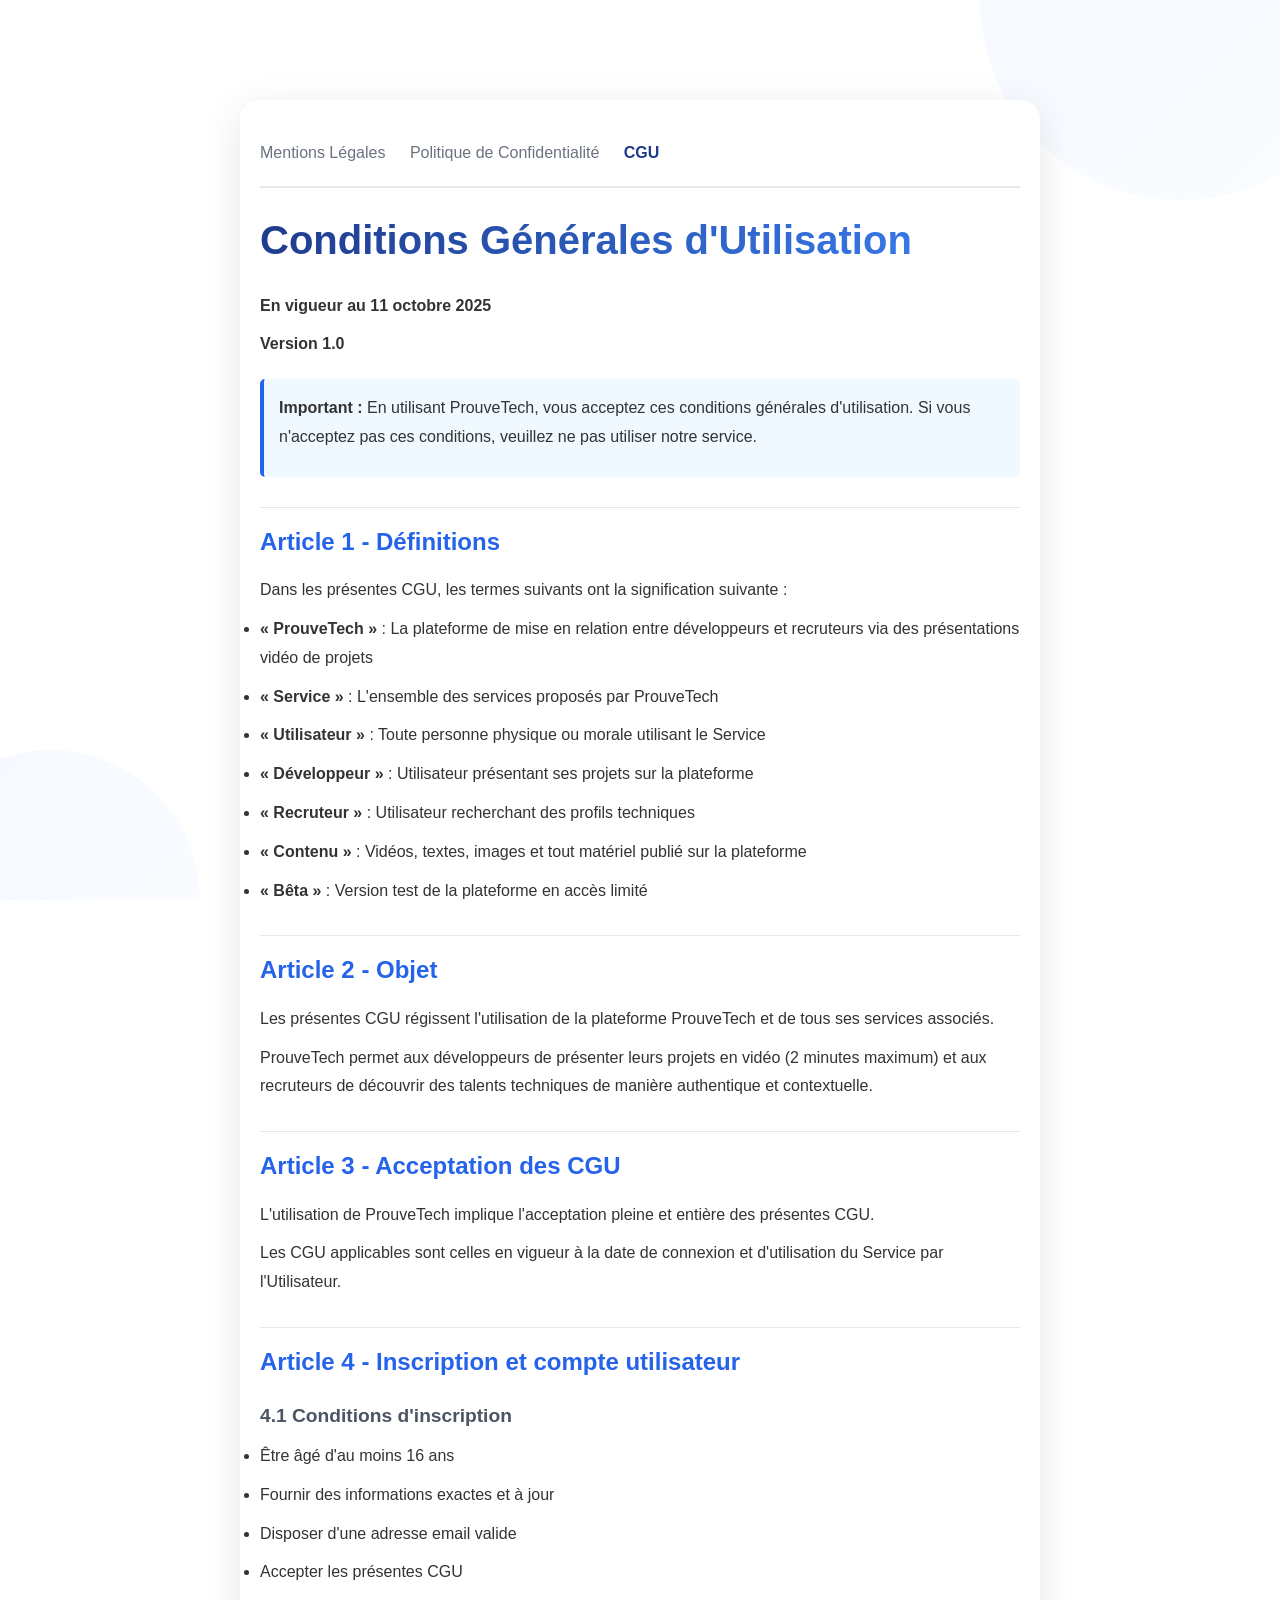
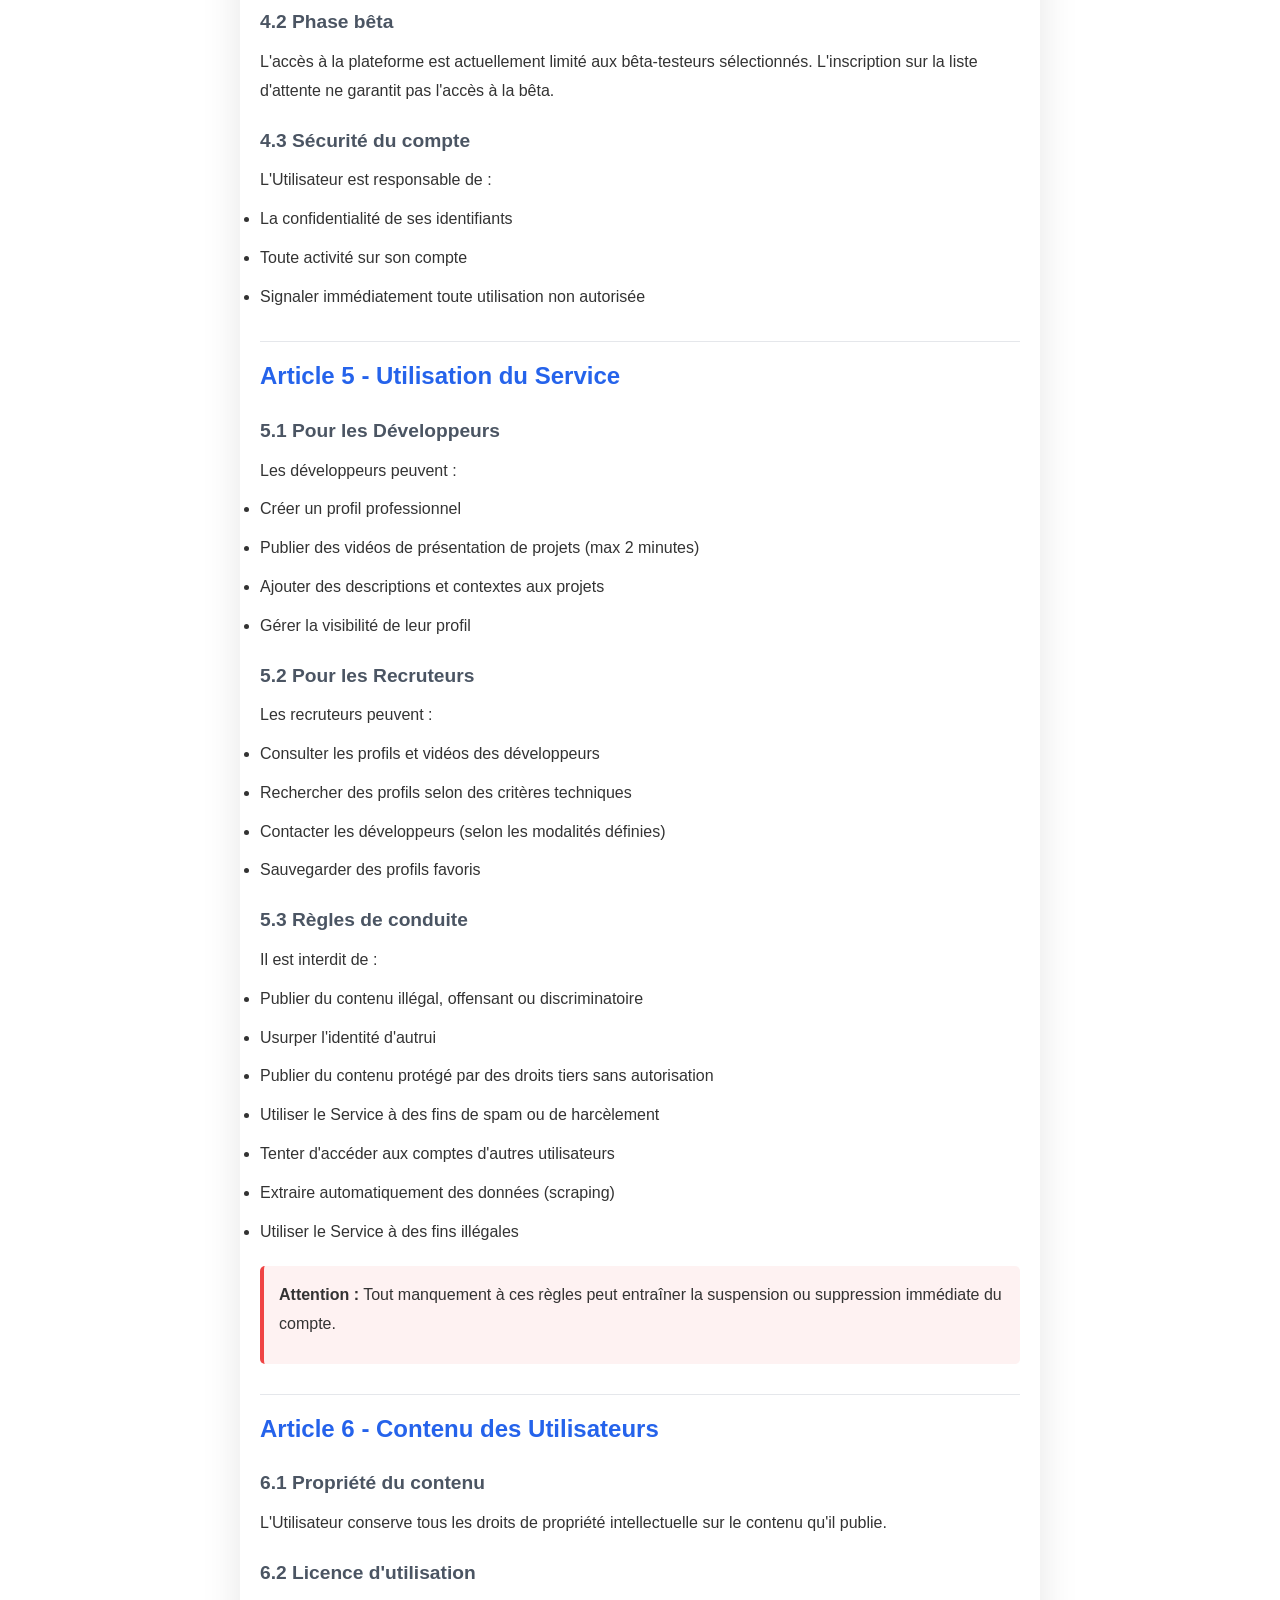
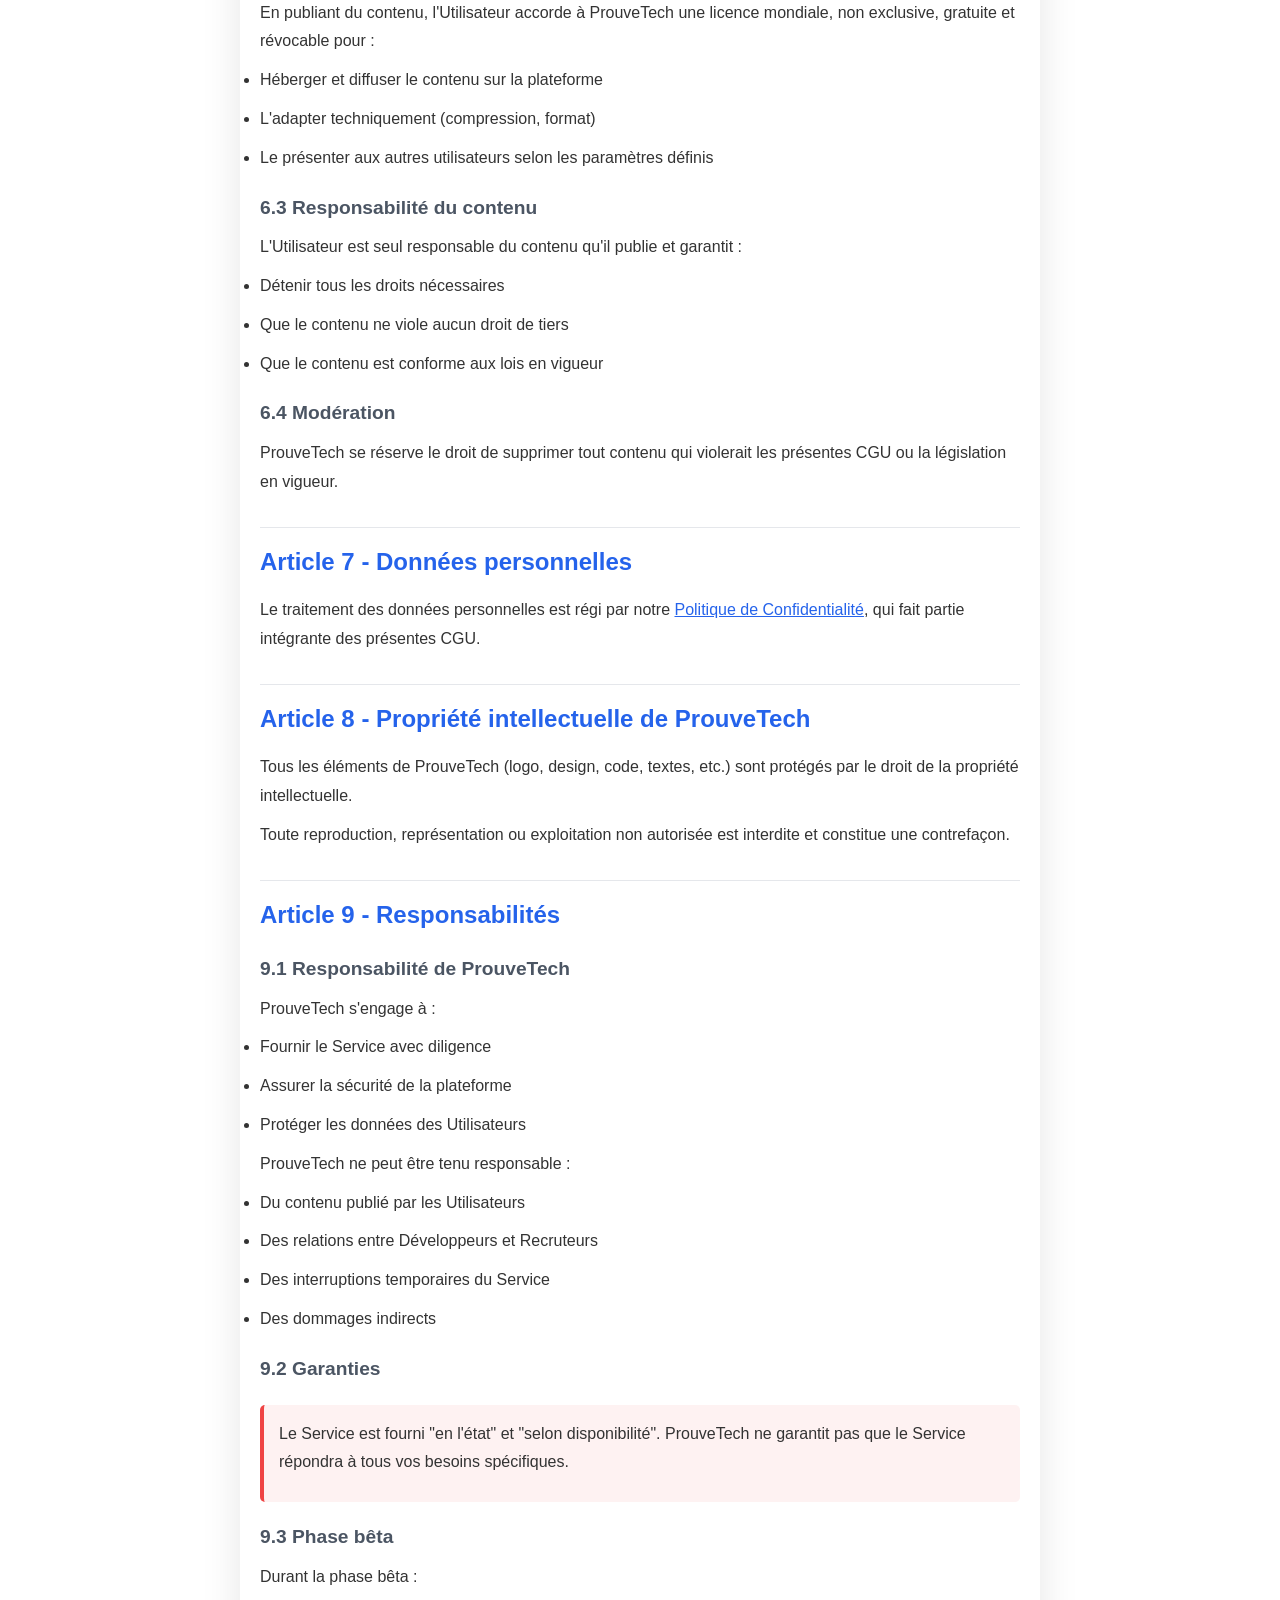
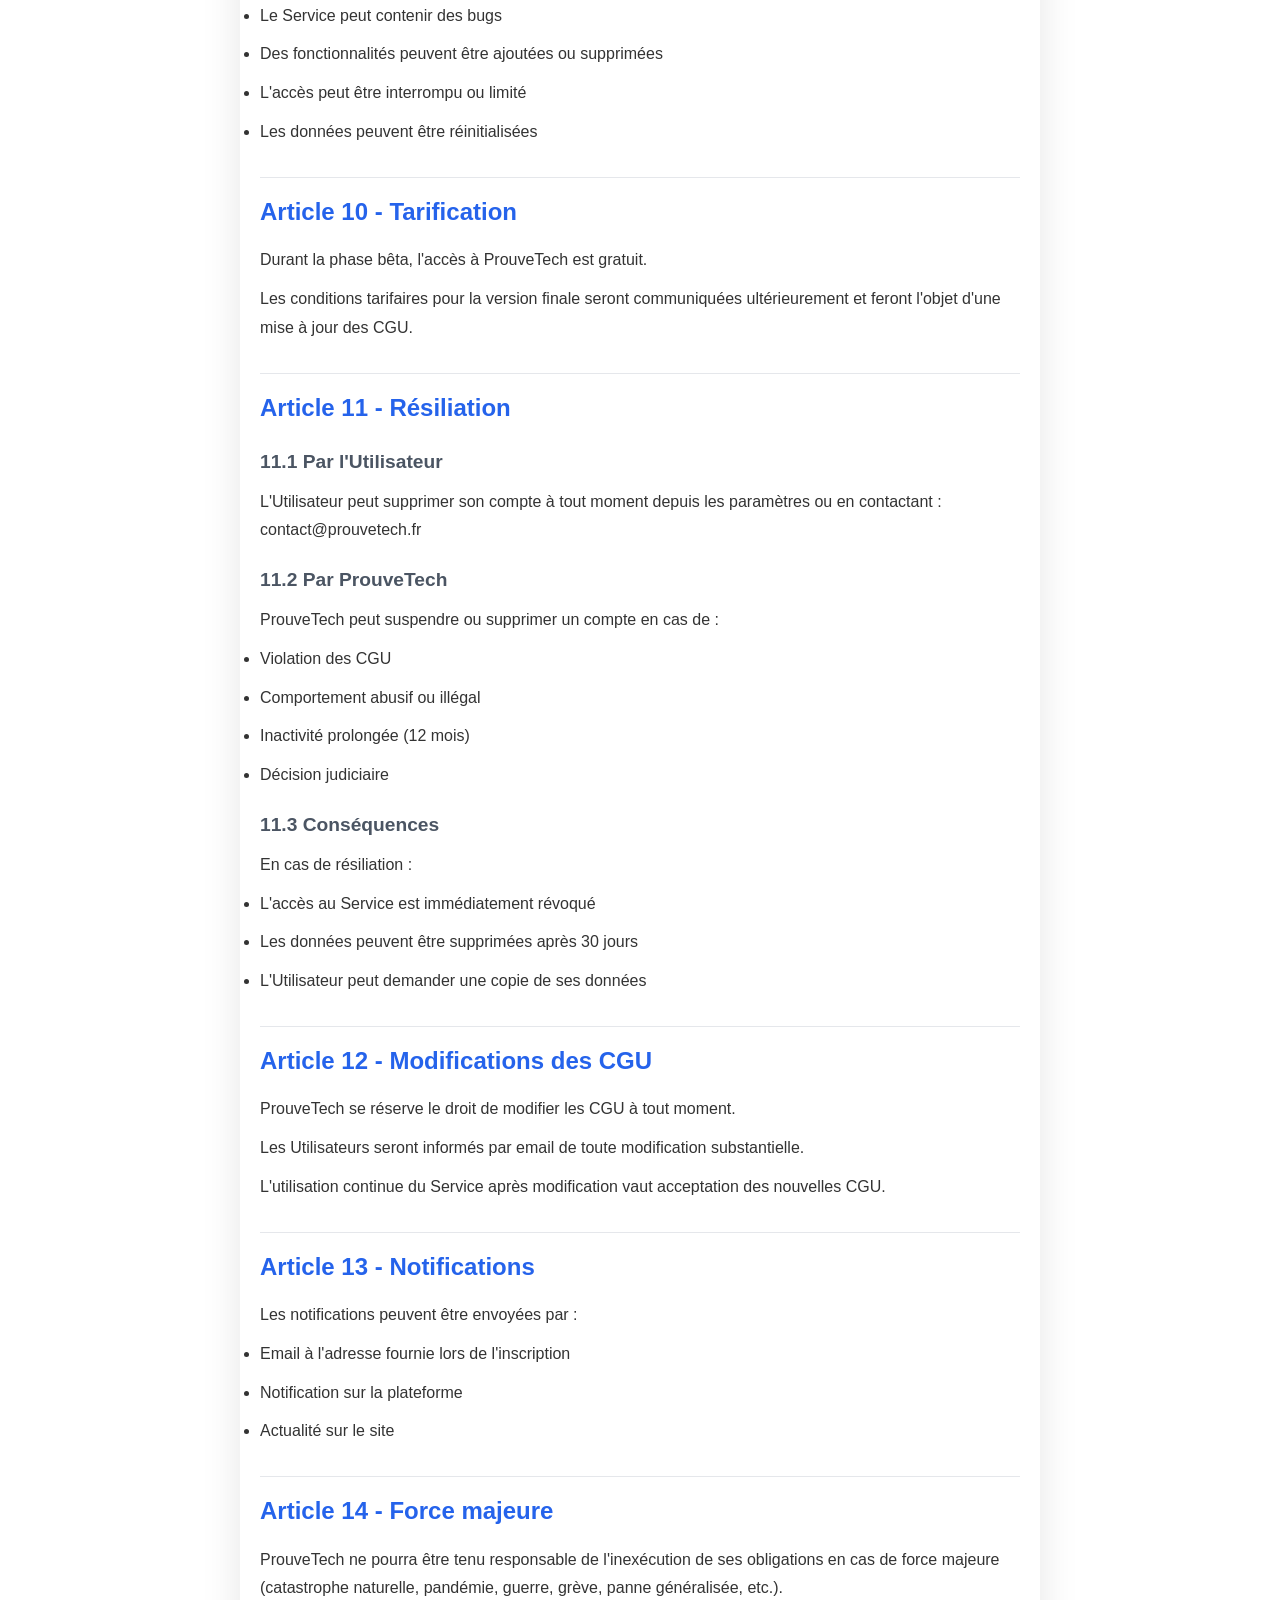
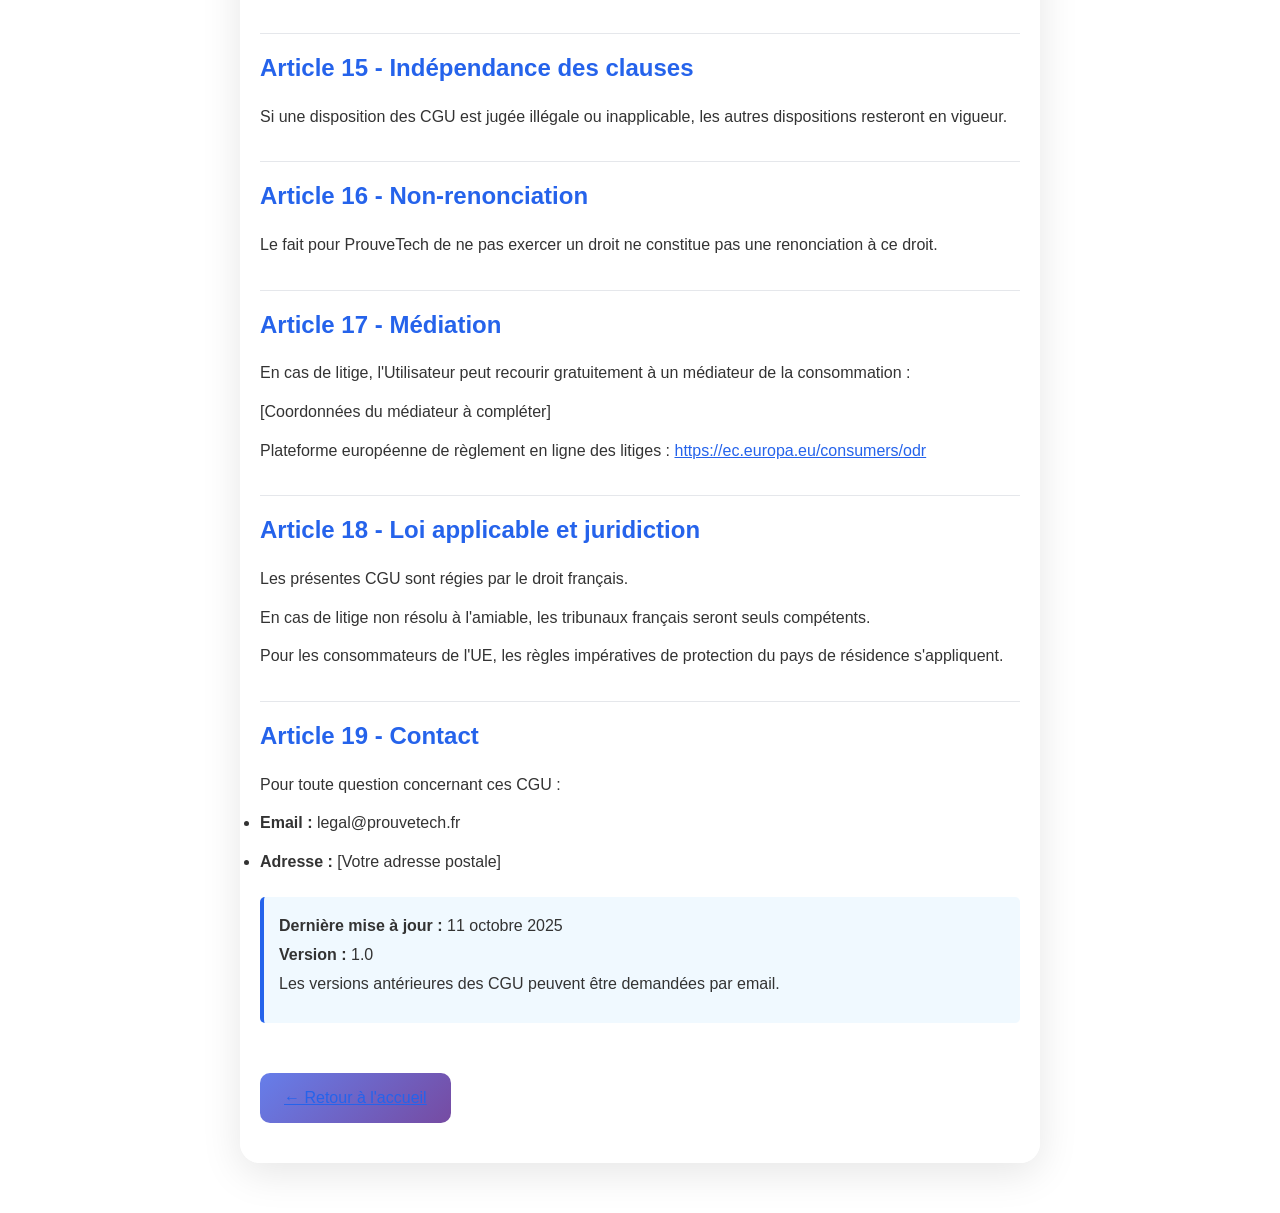
==== legal/cgu.html @ 4b8d7065 "landing page" ====
<!DOCTYPE html>
<html lang="fr">
<head>
    <meta charset="UTF-8">
    <meta name="viewport" content="width=device-width, initial-scale=1.0">
    <title>Conditions Générales d'Utilisation - ProuveTech</title>
    <meta name="description" content="Conditions générales d'utilisation de la plateforme ProuveTech">
    <link rel="icon" type="image/png" href="/images/logo.png">
    <link rel="stylesheet" href="/css/style.min.css">
    <style>
        .legal-container {
            max-width: 800px;
            margin: 100px auto 50px;
            padding: 40px 20px;
            background: rgba(255, 255, 255, 0.95);
            border-radius: 20px;
            box-shadow: 0 10px 40px rgba(0,0,0,0.1);
        }
        .legal-container h1 {
            color: #1e3a8a;
            margin-bottom: 30px;
            font-size: 2.5rem;
        }
        .legal-container h2 {
            color: #2563eb;
            margin-top: 30px;
            margin-bottom: 15px;
            font-size: 1.5rem;
            padding-top: 15px;
            border-top: 1px solid #e5e7eb;
        }
        .legal-container h3 {
            color: #4b5563;
            margin-top: 20px;
            margin-bottom: 10px;
            font-size: 1.2rem;
        }
        .legal-container p, .legal-container li {
            line-height: 1.8;
            color: #333;
            margin-bottom: 10px;
        }
        .legal-container a {
            color: #2563eb;
            text-decoration: underline;
        }
        .legal-nav {
            margin-bottom: 30px;
            padding-bottom: 20px;
            border-bottom: 2px solid #e5e7eb;
        }
        .legal-nav a {
            margin-right: 20px;
            color: #6b7280;
            text-decoration: none;
            transition: color 0.3s;
        }
        .legal-nav a:hover {
            color: #2563eb;
        }
        .legal-nav a.active {
            color: #1e3a8a;
            font-weight: bold;
        }
        .warning-box {
            background: #fef2f2;
            border-left: 4px solid #ef4444;
            padding: 15px;
            margin: 20px 0;
            border-radius: 5px;
        }
        .info-box {
            background: #f0f9ff;
            border-left: 4px solid #2563eb;
            padding: 15px;
            margin: 20px 0;
            border-radius: 5px;
        }
        .back-home {
            display: inline-block;
            margin-top: 30px;
            padding: 12px 24px;
            background: linear-gradient(135deg, #667eea 0%, #764ba2 100%);
            color: white;
            text-decoration: none;
            border-radius: 10px;
            transition: transform 0.3s;
        }
        .back-home:hover {
            transform: translateY(-2px);
        }
        .article-number {
            font-weight: bold;
            color: #1e3a8a;
        }
    </style>
</head>
<body>
    <div class="dynamic-bg">
        <div class="floating-shape shape1"></div>
        <div class="floating-shape shape2"></div>
    </div>

    <div class="legal-container">
        <div class="legal-nav">
            <a href="/legal/mentions-legales.html">Mentions Légales</a>
            <a href="/legal/politique-confidentialite.html">Politique de Confidentialité</a>
            <a href="/legal/cgu.html" class="active">CGU</a>
        </div>

        <h1>Conditions Générales d'Utilisation</h1>
        
        <p><strong>En vigueur au 11 octobre 2025</strong></p>
        <p><strong>Version 1.0</strong></p>

        <div class="info-box">
            <p><strong>Important :</strong> En utilisant ProuveTech, vous acceptez ces conditions générales d'utilisation. Si vous n'acceptez pas ces conditions, veuillez ne pas utiliser notre service.</p>
        </div>

        <h2>Article 1 - Définitions</h2>
        <p>Dans les présentes CGU, les termes suivants ont la signification suivante :</p>
        <ul>
            <li><strong>« ProuveTech »</strong> : La plateforme de mise en relation entre développeurs et recruteurs via des présentations vidéo de projets</li>
            <li><strong>« Service »</strong> : L'ensemble des services proposés par ProuveTech</li>
            <li><strong>« Utilisateur »</strong> : Toute personne physique ou morale utilisant le Service</li>
            <li><strong>« Développeur »</strong> : Utilisateur présentant ses projets sur la plateforme</li>
            <li><strong>« Recruteur »</strong> : Utilisateur recherchant des profils techniques</li>
            <li><strong>« Contenu »</strong> : Vidéos, textes, images et tout matériel publié sur la plateforme</li>
            <li><strong>« Bêta »</strong> : Version test de la plateforme en accès limité</li>
        </ul>

        <h2>Article 2 - Objet</h2>
        <p>Les présentes CGU régissent l'utilisation de la plateforme ProuveTech et de tous ses services associés.</p>
        <p>ProuveTech permet aux développeurs de présenter leurs projets en vidéo (2 minutes maximum) et aux recruteurs de découvrir des talents techniques de manière authentique et contextuelle.</p>

        <h2>Article 3 - Acceptation des CGU</h2>
        <p>L'utilisation de ProuveTech implique l'acceptation pleine et entière des présentes CGU.</p>
        <p>Les CGU applicables sont celles en vigueur à la date de connexion et d'utilisation du Service par l'Utilisateur.</p>

        <h2>Article 4 - Inscription et compte utilisateur</h2>
        
        <h3>4.1 Conditions d'inscription</h3>
        <ul>
            <li>Être âgé d'au moins 16 ans</li>
            <li>Fournir des informations exactes et à jour</li>
            <li>Disposer d'une adresse email valide</li>
            <li>Accepter les présentes CGU</li>
        </ul>

        <h3>4.2 Phase bêta</h3>
        <p>L'accès à la plateforme est actuellement limité aux bêta-testeurs sélectionnés. L'inscription sur la liste d'attente ne garantit pas l'accès à la bêta.</p>

        <h3>4.3 Sécurité du compte</h3>
        <p>L'Utilisateur est responsable de :</p>
        <ul>
            <li>La confidentialité de ses identifiants</li>
            <li>Toute activité sur son compte</li>
            <li>Signaler immédiatement toute utilisation non autorisée</li>
        </ul>

        <h2>Article 5 - Utilisation du Service</h2>

        <h3>5.1 Pour les Développeurs</h3>
        <p>Les développeurs peuvent :</p>
        <ul>
            <li>Créer un profil professionnel</li>
            <li>Publier des vidéos de présentation de projets (max 2 minutes)</li>
            <li>Ajouter des descriptions et contextes aux projets</li>
            <li>Gérer la visibilité de leur profil</li>
        </ul>

        <h3>5.2 Pour les Recruteurs</h3>
        <p>Les recruteurs peuvent :</p>
        <ul>
            <li>Consulter les profils et vidéos des développeurs</li>
            <li>Rechercher des profils selon des critères techniques</li>
            <li>Contacter les développeurs (selon les modalités définies)</li>
            <li>Sauvegarder des profils favoris</li>
        </ul>

        <h3>5.3 Règles de conduite</h3>
        <p>Il est interdit de :</p>
        <ul>
            <li>Publier du contenu illégal, offensant ou discriminatoire</li>
            <li>Usurper l'identité d'autrui</li>
            <li>Publier du contenu protégé par des droits tiers sans autorisation</li>
            <li>Utiliser le Service à des fins de spam ou de harcèlement</li>
            <li>Tenter d'accéder aux comptes d'autres utilisateurs</li>
            <li>Extraire automatiquement des données (scraping)</li>
            <li>Utiliser le Service à des fins illégales</li>
        </ul>

        <div class="warning-box">
            <p><strong>Attention :</strong> Tout manquement à ces règles peut entraîner la suspension ou suppression immédiate du compte.</p>
        </div>

        <h2>Article 6 - Contenu des Utilisateurs</h2>

        <h3>6.1 Propriété du contenu</h3>
        <p>L'Utilisateur conserve tous les droits de propriété intellectuelle sur le contenu qu'il publie.</p>

        <h3>6.2 Licence d'utilisation</h3>
        <p>En publiant du contenu, l'Utilisateur accorde à ProuveTech une licence mondiale, non exclusive, gratuite et révocable pour :</p>
        <ul>
            <li>Héberger et diffuser le contenu sur la plateforme</li>
            <li>L'adapter techniquement (compression, format)</li>
            <li>Le présenter aux autres utilisateurs selon les paramètres définis</li>
        </ul>

        <h3>6.3 Responsabilité du contenu</h3>
        <p>L'Utilisateur est seul responsable du contenu qu'il publie et garantit :</p>
        <ul>
            <li>Détenir tous les droits nécessaires</li>
            <li>Que le contenu ne viole aucun droit de tiers</li>
            <li>Que le contenu est conforme aux lois en vigueur</li>
        </ul>

        <h3>6.4 Modération</h3>
        <p>ProuveTech se réserve le droit de supprimer tout contenu qui violerait les présentes CGU ou la législation en vigueur.</p>

        <h2>Article 7 - Données personnelles</h2>
        <p>Le traitement des données personnelles est régi par notre <a href="/legal/politique-confidentialite.html">Politique de Confidentialité</a>, qui fait partie intégrante des présentes CGU.</p>

        <h2>Article 8 - Propriété intellectuelle de ProuveTech</h2>
        <p>Tous les éléments de ProuveTech (logo, design, code, textes, etc.) sont protégés par le droit de la propriété intellectuelle.</p>
        <p>Toute reproduction, représentation ou exploitation non autorisée est interdite et constitue une contrefaçon.</p>

        <h2>Article 9 - Responsabilités</h2>

        <h3>9.1 Responsabilité de ProuveTech</h3>
        <p>ProuveTech s'engage à :</p>
        <ul>
            <li>Fournir le Service avec diligence</li>
            <li>Assurer la sécurité de la plateforme</li>
            <li>Protéger les données des Utilisateurs</li>
        </ul>
        
        <p>ProuveTech ne peut être tenu responsable :</p>
        <ul>
            <li>Du contenu publié par les Utilisateurs</li>
            <li>Des relations entre Développeurs et Recruteurs</li>
            <li>Des interruptions temporaires du Service</li>
            <li>Des dommages indirects</li>
        </ul>

        <h3>9.2 Garanties</h3>
        <div class="warning-box">
            <p>Le Service est fourni "en l'état" et "selon disponibilité". ProuveTech ne garantit pas que le Service répondra à tous vos besoins spécifiques.</p>
        </div>

        <h3>9.3 Phase bêta</h3>
        <p>Durant la phase bêta :</p>
        <ul>
            <li>Le Service peut contenir des bugs</li>
            <li>Des fonctionnalités peuvent être ajoutées ou supprimées</li>
            <li>L'accès peut être interrompu ou limité</li>
            <li>Les données peuvent être réinitialisées</li>
        </ul>

        <h2>Article 10 - Tarification</h2>
        <p>Durant la phase bêta, l'accès à ProuveTech est gratuit.</p>
        <p>Les conditions tarifaires pour la version finale seront communiquées ultérieurement et feront l'objet d'une mise à jour des CGU.</p>

        <h2>Article 11 - Résiliation</h2>

        <h3>11.1 Par l'Utilisateur</h3>
        <p>L'Utilisateur peut supprimer son compte à tout moment depuis les paramètres ou en contactant : contact@prouvetech.fr</p>

        <h3>11.2 Par ProuveTech</h3>
        <p>ProuveTech peut suspendre ou supprimer un compte en cas de :</p>
        <ul>
            <li>Violation des CGU</li>
            <li>Comportement abusif ou illégal</li>
            <li>Inactivité prolongée (12 mois)</li>
            <li>Décision judiciaire</li>
        </ul>

        <h3>11.3 Conséquences</h3>
        <p>En cas de résiliation :</p>
        <ul>
            <li>L'accès au Service est immédiatement révoqué</li>
            <li>Les données peuvent être supprimées après 30 jours</li>
            <li>L'Utilisateur peut demander une copie de ses données</li>
        </ul>

        <h2>Article 12 - Modifications des CGU</h2>
        <p>ProuveTech se réserve le droit de modifier les CGU à tout moment.</p>
        <p>Les Utilisateurs seront informés par email de toute modification substantielle.</p>
        <p>L'utilisation continue du Service après modification vaut acceptation des nouvelles CGU.</p>

        <h2>Article 13 - Notifications</h2>
        <p>Les notifications peuvent être envoyées par :</p>
        <ul>
            <li>Email à l'adresse fournie lors de l'inscription</li>
            <li>Notification sur la plateforme</li>
            <li>Actualité sur le site</li>
        </ul>

        <h2>Article 14 - Force majeure</h2>
        <p>ProuveTech ne pourra être tenu responsable de l'inexécution de ses obligations en cas de force majeure (catastrophe naturelle, pandémie, guerre, grève, panne généralisée, etc.).</p>

        <h2>Article 15 - Indépendance des clauses</h2>
        <p>Si une disposition des CGU est jugée illégale ou inapplicable, les autres dispositions resteront en vigueur.</p>

        <h2>Article 16 - Non-renonciation</h2>
        <p>Le fait pour ProuveTech de ne pas exercer un droit ne constitue pas une renonciation à ce droit.</p>

        <h2>Article 17 - Médiation</h2>
        <p>En cas de litige, l'Utilisateur peut recourir gratuitement à un médiateur de la consommation :</p>
        <p>[Coordonnées du médiateur à compléter]</p>
        <p>Plateforme européenne de règlement en ligne des litiges : <a href="https://ec.europa.eu/consumers/odr" target="_blank" rel="noopener">https://ec.europa.eu/consumers/odr</a></p>

        <h2>Article 18 - Loi applicable et juridiction</h2>
        <p>Les présentes CGU sont régies par le droit français.</p>
        <p>En cas de litige non résolu à l'amiable, les tribunaux français seront seuls compétents.</p>
        <p>Pour les consommateurs de l'UE, les règles impératives de protection du pays de résidence s'appliquent.</p>

        <h2>Article 19 - Contact</h2>
        <p>Pour toute question concernant ces CGU :</p>
        <ul>
            <li><strong>Email :</strong> legal@prouvetech.fr</li>
            <li><strong>Adresse :</strong> [Votre adresse postale]</li>
        </ul>

        <div class="info-box">
            <p><strong>Dernière mise à jour :</strong> 11 octobre 2025<br>
            <strong>Version :</strong> 1.0<br>
            Les versions antérieures des CGU peuvent être demandées par email.</p>
        </div>

        <a href="/" class="back-home">← Retour à l'accueil</a>
    </div>
</body>
</html>
---- css/style.min.css ----
/* ProuveTech CSS - Version optimisée */
* {
    margin: 0;
    padding: 0;
    box-sizing: border-box;
}

:root {
    --primary-blue: #1e3a8a;
    --secondary-blue: #3b82f6;
    --light-blue: #93c5fd;
    --text-gray: #64748b;
    --bg-light: #f0f9ff;
    --white: #ffffff;
    --error: #ef4444;
    --success: #10b981;
}

body {
    font-family: -apple-system, BlinkMacSystemFont, 'Segoe UI', Roboto, 'Helvetica Neue', sans-serif;
    background: var(--white);
    color: var(--primary-blue);
    overflow-x: hidden;
    position: relative;
    line-height: 1.6;
}

/* Fond animé dynamique */
.dynamic-bg {
    position: fixed;
    top: 0;
    left: 0;
    width: 100%;
    height: 100%;
    z-index: -1;
    overflow: hidden;
    pointer-events: none;
}

.floating-shape {
    position: absolute;
    border-radius: 50%;
    background: linear-gradient(135deg, rgba(59, 130, 246, 0.05), rgba(147, 197, 253, 0.05));
    animation: float 20s infinite ease-in-out;
    will-change: transform;
}

.shape1 {
    width: 400px;
    height: 400px;
    top: -200px;
    right: -100px;
    animation-duration: 25s;
}

.shape2 {
    width: 300px;
    height: 300px;
    bottom: -150px;
    left: -100px;
    animation-duration: 30s;
    animation-delay: 5s;
}

.shape3 {
    width: 250px;
    height: 250px;
    top: 50%;
    left: 50%;
    animation-duration: 35s;
    animation-delay: 10s;
}

@keyframes float {
    0%, 100% { transform: translate(0, 0) rotate(0deg) scale(1); }
    25% { transform: translate(100px, -100px) rotate(90deg) scale(1.1); }
    50% { transform: translate(-100px, 100px) rotate(180deg) scale(0.9); }
    75% { transform: translate(50px, 50px) rotate(270deg) scale(1.05); }
}

/* Navigation */
nav {
    position: fixed;
    top: 0;
    width: 100%;
    background: rgba(255, 255, 255, 0.95);
    backdrop-filter: blur(10px);
    -webkit-backdrop-filter: blur(10px);
    padding: 20px 40px;
    z-index: 1000;
    box-shadow: 0 2px 20px rgba(30, 58, 138, 0.05);
    animation: slideDown 0.5s ease-out;
}

@keyframes slideDown {
    from { transform: translateY(-100%); }
    to { transform: translateY(0); }
}

.nav-container {
    max-width: 1200px;
    margin: 0 auto;
    display: flex;
    justify-content: space-between;
    align-items: center;
}

.logo {
    display: flex;
    align-items: center;
    height: 40px;
}

.logo-img {
    height: 40px;
    width: auto;
    object-fit: contain;
    transition: transform 0.3s ease;
    cursor: pointer;
}

.logo-img:hover {
    transform: scale(1.05);
}

.cta-nav {
    background: linear-gradient(135deg, var(--secondary-blue), var(--primary-blue));
    color: var(--white);
    padding: 12px 30px;
    border-radius: 50px;
    text-decoration: none;
    font-weight: 600;
    transition: all 0.3s ease;
    box-shadow: 0 4px 15px rgba(59, 130, 246, 0.3);
}

.cta-nav:hover {
    transform: translateY(-2px);
    box-shadow: 0 6px 25px rgba(59, 130, 246, 0.4);
}

/* Hero Section */
.hero {
    min-height: 100vh;
    display: flex;
    align-items: center;
    justify-content: center;
    padding: 120px 40px 80px;
    position: relative;
}

.hero-content {
    max-width: 1200px;
    text-align: center;
    animation: fadeInUp 1s ease-out;
}

@keyframes fadeInUp {
    from {
        opacity: 0;
        transform: translateY(30px);
    }
    to {
        opacity: 1;
        transform: translateY(0);
    }
}

.badge {
    display: inline-block;
    background: linear-gradient(135deg, rgba(59, 130, 246, 0.1), rgba(147, 197, 253, 0.1));
    color: var(--primary-blue);
    padding: 8px 20px;
    border-radius: 50px;
    font-size: 14px;
    font-weight: 600;
    margin-bottom: 30px;
    animation: slideIn 0.5s ease-out;
    border: 1px solid rgba(59, 130, 246, 0.2);
}

@keyframes slideIn {
    from { transform: translateX(-50px); opacity: 0; }
    to { transform: translateX(0); opacity: 1; }
}

h1 {
    font-size: clamp(2rem, 5vw, 3.5rem);
    font-weight: 800;
    line-height: 1.1;
    margin-bottom: 30px;
    background: linear-gradient(135deg, var(--primary-blue), var(--secondary-blue));
    -webkit-background-clip: text;
    -webkit-text-fill-color: transparent;
    background-clip: text;
    animation: fadeIn 1s ease-out 0.2s both;
}

@keyframes fadeIn {
    from { opacity: 0; }
    to { opacity: 1; }
}

.subtitle {
    font-size: clamp(1.1rem, 2vw, 1.4rem);
    color: var(--text-gray);
    margin-bottom: 50px;
    max-width: 700px;
    margin-left: auto;
    margin-right: auto;
    animation: fadeIn 1s ease-out 0.4s both;
}

.cta-container {
    display: flex;
    gap: 20px;
    justify-content: center;
    flex-wrap: wrap;
    animation: fadeIn 1s ease-out 0.6s both;
}

.cta-primary {
    background: linear-gradient(135deg, var(--secondary-blue), var(--primary-blue));
    color: var(--white);
    padding: 18px 40px;
    border-radius: 50px;
    text-decoration: none;
    font-size: 18px;
    font-weight: 600;
    transition: all 0.3s ease;
    box-shadow: 0 10px 30px rgba(59, 130, 246, 0.3);
    position: relative;
    overflow: hidden;
}

.cta-primary::before {
    content: '';
    position: absolute;
    top: 0;
    left: -100%;
    width: 100%;
    height: 100%;
    background: linear-gradient(90deg, transparent, rgba(255,255,255,0.2), transparent);
    transition: left 0.5s;
}

.cta-primary:hover::before {
    left: 100%;
}

.cta-primary:hover {
    transform: translateY(-3px);
    box-shadow: 0 15px 40px rgba(59, 130, 246, 0.4);
}

.cta-secondary {
    background: var(--white);
    color: var(--primary-blue);
    padding: 18px 40px;
    border-radius: 50px;
    text-decoration: none;
    font-size: 18px;
    font-weight: 600;
    border: 2px solid var(--secondary-blue);
    transition: all 0.3s ease;
}

.cta-secondary:hover {
    background: var(--bg-light);
    transform: translateY(-3px);
    box-shadow: 0 10px 30px rgba(59, 130, 246, 0.2);
}

/* Features Grid */
.features {
    padding: 100px 40px;
    background: linear-gradient(180deg, transparent, rgba(59, 130, 246, 0.02));
}

.features-container {
    max-width: 1200px;
    margin: 0 auto;
}

.features-title {
    text-align: center;
    font-size: clamp(2rem, 4vw, 2.5rem);
    margin-bottom: 60px;
    color: var(--primary-blue);
}

.features-grid {
    display: grid;
    grid-template-columns: repeat(auto-fit, minmax(300px, 1fr));
    gap: 40px;
}

.feature-card {
    background: var(--white);
    padding: 40px;
    border-radius: 20px;
    box-shadow: 0 10px 40px rgba(30, 58, 138, 0.08);
    transition: all 0.3s ease;
    position: relative;
    overflow: hidden;
}

.feature-card::before {
    content: '';
    position: absolute;
    top: 0;
    left: 0;
    width: 100%;
    height: 4px;
    background: linear-gradient(90deg, var(--secondary-blue), var(--primary-blue));
    transform: scaleX(0);
    transition: transform 0.3s ease;
}

.feature-card:hover::before {
    transform: scaleX(1);
}

.feature-card:hover {
    transform: translateY(-10px);
    box-shadow: 0 20px 60px rgba(30, 58, 138, 0.15);
}

.feature-icon {
    font-size: 3rem;
    margin-bottom: 20px;
    display: inline-block;
    animation: bounce 2s infinite;
}

@keyframes bounce {
    0%, 100% { transform: translateY(0); }
    50% { transform: translateY(-10px); }
}

.feature-title {
    font-size: 1.5rem;
    margin-bottom: 15px;
    color: var(--primary-blue);
}

.feature-description {
    color: var(--text-gray);
    line-height: 1.6;
}

/* Value Proposition */
.value-prop {
    padding: 100px 40px;
    background: linear-gradient(135deg, rgba(59, 130, 246, 0.03), rgba(147, 197, 253, 0.03));
}

.value-prop-container {
    max-width: 900px;
    margin: 0 auto;
    text-align: center;
}

.value-prop-title {
    font-size: clamp(2rem, 4vw, 2.5rem);
    margin-bottom: 30px;
    color: var(--primary-blue);
}

.value-prop-text {
    font-size: 1.2rem;
    color: var(--text-gray);
    line-height: 1.8;
    margin-bottom: 40px;
}

.stats-grid {
    display: grid;
    grid-template-columns: repeat(auto-fit, minmax(200px, 1fr));
    gap: 40px;
    margin-top: 60px;
}

.stat {
    text-align: center;
}

.stat-number {
    font-size: clamp(2.5rem, 4vw, 3rem);
    font-weight: 800;
    background: linear-gradient(135deg, var(--secondary-blue), var(--primary-blue));
    -webkit-background-clip: text;
    -webkit-text-fill-color: transparent;
    background-clip: text;
    display: block;
    animation: countUp 2s ease-out;
}

@keyframes countUp {
    from { opacity: 0; transform: scale(0.5); }
    to { opacity: 1; transform: scale(1); }
}

.stat-label {
    color: var(--text-gray);
    margin-top: 10px;
}

.cta-section::before {
    content: '';
    position: absolute;
    top: -50%;
    left: -50%;
    width: 200%;
    height: 200%;
    background: radial-gradient(circle, rgba(255,255,255,0.1) 0%, transparent 70%);
    animation: rotate 30s linear infinite;
}

@keyframes rotate {
    from { transform: rotate(0deg); }
    to { transform: rotate(360deg); }
}

.cta-section-content {
    position: relative;
    z-index: 1;
}

.cta-section h2 {
    color: var(--white);
    font-size: clamp(2rem, 4vw, 2.5rem);
    margin-bottom: 20px;
}

.cta-section p {
    color: rgba(255,255,255,0.9);
    font-size: 1.2rem;
    margin-bottom: 40px;
}

/* Formulaire d'inscription */
.signup-form-section {
    padding: 100px 40px;
    background: linear-gradient(180deg, rgba(59, 130, 246, 0.02), var(--white));
    position: relative;
}

.form-container {
    max-width: 600px;
    margin: 0 auto;
    background: var(--white);
    border-radius: 30px;
    padding: 50px;
    box-shadow: 0 20px 60px rgba(30, 58, 138, 0.1);
    position: relative;
    overflow: hidden;
}

.form-container::before {
    content: '';
    position: absolute;
    top: 0;
    left: 0;
    right: 0;
    height: 5px;
    background: linear-gradient(90deg, var(--secondary-blue), var(--primary-blue));
}

.form-header {
    text-align: center;
    margin-bottom: 40px;
}

.form-header h2 {
    color: var(--primary-blue);
    font-size: clamp(1.5rem, 3vw, 2rem);
    margin-bottom: 10px;
}

.form-header p {
    color: var(--text-gray);
    font-size: 1.1rem;
}

.signup-form {
    position: relative;
}

.form-grid {
     margin-bottom: 25px;
}

.form-group {
    margin-bottom: 25px;
}

.form-group label {
    display: block;
    color: var(--primary-blue);
    font-weight: 600;
    margin-bottom: 8px;
    font-size: 0.95rem;
}

.form-group input,
.form-group select,
.form-group textarea {
    width: 100%;
    padding: 14px 18px;
    border: 2px solid #e2e8f0;
    border-radius: 12px;
    font-size: 1rem;
    transition: all 0.3s ease;
    background: var(--white);
    color: var(--primary-blue);
}

.form-group input:focus,
.form-group select:focus,
.form-group textarea:focus {
    outline: none;
    border-color: var(--secondary-blue);
    box-shadow: 0 0 0 3px rgba(59, 130, 246, 0.1);
    transform: translateY(-2px);
}

.form-group input::placeholder,
.form-group textarea::placeholder {
    color: #94a3b8;
}

.checkbox-group {
    margin-bottom: 20px;
}

.checkbox-label {
    display: flex;
    align-items: flex-start;
    cursor: pointer;
    user-select: none;
}

.checkbox-label input[type="checkbox"] {
    margin-right: 12px;
    margin-top: 2px;
    width: 20px;
    height: 20px;
    cursor: pointer;
    accent-color: var(--secondary-blue);
    flex-shrink: 0;
}

.checkbox-text {
    color: var(--text-gray);
    font-size: 0.95rem;
    line-height: 1.5;
}

.checkbox-text a {
    color: var(--secondary-blue);
    text-decoration: underline;
}

.checkbox-text a:hover {
    color: var(--primary-blue);
}

.submit-btn {
    width: 100%;
    padding: 18px;
    background: linear-gradient(135deg, var(--secondary-blue), var(--primary-blue));
    color: var(--white);
    border: none;
    border-radius: 50px;
    font-size: 1.1rem;
    font-weight: 700;
    cursor: pointer;
    transition: all 0.3s ease;
    position: relative;
    overflow: hidden;
    margin-top: 30px;
}

.submit-btn::before {
    content: '';
    position: absolute;
    top: 0;
    left: -100%;
    width: 100%;
    height: 100%;
    background: linear-gradient(90deg, transparent, rgba(255,255,255,0.3), transparent);
    transition: left 0.5s;
}

.submit-btn:hover::before {
    left: 100%;
}

.submit-btn:hover {
    transform: translateY(-2px);
    box-shadow: 0 10px 30px rgba(59, 130, 246, 0.4);
}

.submit-btn:active {
    transform: translateY(0);
}

.submit-btn:disabled {
    opacity: 0.7;
    cursor: not-allowed;
}

.btn-loader {
    display: flex;
    align-items: center;
    justify-content: center;
}

.spinner {
    width: 20px;
    height: 20px;
    border: 3px solid rgba(255, 255, 255, 0.3);
    border-top-color: var(--white);
    border-radius: 50%;
    animation: spin 0.8s linear infinite;
}

@keyframes spin {
    to { transform: rotate(360deg); }
}

.form-success,
.form-error {
    text-align: center;
    padding: 40px;
    animation: fadeInScale 0.5s ease;
}

@keyframes fadeInScale {
    from {
        opacity: 0;
        transform: scale(0.9);
    }
    to {
        opacity: 1;
        transform: scale(1);
    }
}

.success-icon,
.error-icon {
    font-size: 4rem;
    margin-bottom: 20px;
    animation: bounce 1s ease;
}

.form-success h3,
.form-error h3 {
    color: var(--primary-blue);
    font-size: 1.8rem;
    margin-bottom: 15px;
}

.form-success p,
.form-error p {
    color: var(--text-gray);
    font-size: 1.1rem;
    margin-bottom: 10px;
}

.success-detail {
    font-size: 0.95rem;
    color: var(--text-gray);
    margin-top: 10px;
}

.error-message {
    color: var(--error);
}

.retry-btn {
    margin-top: 20px;
    padding: 12px 30px;
    background: var(--secondary-blue);
    color: var(--white);
    border: none;
    border-radius: 50px;
    font-weight: 600;
    cursor: pointer;
    transition: all 0.3s ease;
}

.retry-btn:hover {
    background: var(--primary-blue);
    transform: translateY(-2px);
}

/* Footer */
footer {
    padding: 60px 40px;
    background: var(--white);
    border-top: 1px solid rgba(30, 58, 138, 0.1);
}

.footer-content {
    max-width: 1200px;
    margin: 0 auto;
    text-align: center;
}

.footer-links {
    margin-bottom: 20px;
}

.footer-links a {
    color: var(--text-gray);
    text-decoration: none;
    transition: color 0.3s ease;
    padding: 0 10px;
}

.footer-links a:hover {
    color: var(--primary-blue);
}

.separator {
    color: #cbd5e1;
    margin: 0 10px;
}

.footer-copyright {
    color: var(--text-gray);
    font-size: 0.95rem;
}

.footer-copyright a {
    color: var(--secondary-blue);
    text-decoration: none;
    font-weight: 600;
}

.footer-copyright a:hover {
    text-decoration: underline;
}

/* Animations pour les champs de formulaire */
.form-group input:invalid:not(:placeholder-shown),
.form-group select:invalid:not(:placeholder-shown) {
    border-color: var(--error);
    animation: shake 0.3s ease;
}

@keyframes shake {
    0%, 100% { transform: translateX(0); }
    25% { transform: translateX(-5px); }
    75% { transform: translateX(5px); }
}

/* Loading animation */
.fade-in-section {
    opacity: 0;
    transform: translateY(30px);
    transition: all 0.8s ease;
}

.fade-in-section.visible {
    opacity: 1;
    transform: translateY(0);
}

/* Responsive */
@media (max-width: 768px) {
    nav {
        padding: 15px 20px;
    }

    .hero {
        padding: 100px 20px 60px;
    }

    .features-grid {
        grid-template-columns: 1fr;
        gap: 30px;
    }
    
    .stats-grid {
        grid-template-columns: 1fr;
    }
    
    .cta-container {
        flex-direction: column;
        align-items: center;
    }
    
    .cta-primary, .cta-secondary {
        width: 100%;
        max-width: 300px;
    }

    .form-grid {
        grid-template-columns: 1fr;
    }

    .form-container {
        padding: 30px 20px;
        border-radius: 20px;
    }

    .footer-links {
        display: flex;
        flex-direction: column;
        gap: 10px;
    }

    .separator {
        display: none;
    }
}

@media (prefers-reduced-motion: reduce) {
    *,
    *::before,
    *::after {
        animation-duration: 0.01ms !important;
        animation-iteration-count: 1 !important;
        transition-duration: 0.01ms !important;
    }
}

/* Section Le Problème */
.problem-section {
    padding: 100px 40px;
    background: linear-gradient(180deg, #fff, rgba(239, 68, 68, 0.02));
    position: relative;
}

.problem-container {
    max-width: 1200px;
    margin: 0 auto;
    text-align: center;
}

.problem-title {
    font-size: clamp(2rem, 4vw, 2.5rem);
    color: var(--primary-blue);
    margin-bottom: 20px;
    font-weight: 800;
}

.problem-subtitle {
    font-size: 1.2rem;
    color: var(--text-gray);
    max-width: 700px;
    margin: 0 auto 60px;
    line-height: 1.6;
}

.problem-grid {
    display: grid;
    grid-template-columns: repeat(auto-fit, minmax(300px, 1fr));
    gap: 40px;
    margin-top: 60px;
}

.problem-card {
    background: white;
    padding: 40px 30px;
    border-radius: 20px;
    box-shadow: 0 10px 40px rgba(239, 68, 68, 0.08);
    transition: all 0.3s ease;
    position: relative;
    border: 2px solid transparent;
}

.problem-card:hover {
    transform: translateY(-10px);
    box-shadow: 0 20px 60px rgba(239, 68, 68, 0.15);
    border-color: rgba(239, 68, 68, 0.2);
}

.problem-icon {
    font-size: 3rem;
    margin-bottom: 20px;
    display: block;
    filter: grayscale(20%);
}

.problem-card h3 {
    color: #dc2626;
    font-size: 1.3rem;
    margin-bottom: 15px;
    font-weight: 700;
}

.problem-card p {
    color: var(--text-gray);
    line-height: 1.6;
    font-size: 1rem;
}

/* Section La Solution */
.solution-section {
    padding: 100px 40px;
    background: linear-gradient(180deg, rgba(59,130,246,0.02), rgba(147,197,253,0.02));
    text-align: center;
}

.solution-title {
    font-size: clamp(2rem, 4vw, 2.5rem);
    color: var(--primary-blue);
    margin-bottom: 60px;
    font-weight: 800;
}

.solution-slider {
    position: relative;
    max-width: 1000px;
    margin: 0 auto;
    overflow: hidden;
    border-radius: 20px;
    box-shadow: 0 10px 40px rgba(30,58,138,0.1);
}

.solution-slider img {
    width: 100%;
    height: auto;
    display: block;
    transition: opacity 0.8s ease;
}

.slide {
    display: none;
}

.slide.active {
    display: block;
}

.slider-btn {
    position: absolute;
    top: 50%;
    transform: translateY(-50%);
    background: rgba(255,255,255,0.7);
    border: none;
    font-size: 2rem;
    color: var(--primary-blue);
    cursor: pointer;
    padding: 10px 20px;
    border-radius: 50%;
    transition: background 0.3s ease;
}

.slider-btn:hover {
    background: var(--white);
}

.slider-btn.prev { left: 20px; }
.slider-btn.next { right: 20px; }


/* Section Fonctionnalités */
.functionalities-section {
    padding: 100px 40px;
    background: white;
}

.functionalities-container {
    max-width: 1200px;
    margin: 0 auto;
}

.functionalities-title {
    text-align: center;
    font-size: clamp(2rem, 4vw, 2.5rem);
    color: var(--primary-blue);
    margin-bottom: 60px;
    font-weight: 800;
}

.functionalities-grid {
    display: grid;
    grid-template-columns: 1fr 1fr;
    gap: 60px;
}

.functionality-block {
    background: linear-gradient(180deg, #f8fafc, white);
    border-radius: 25px;
    padding: 40px;
    box-shadow: 0 10px 40px rgba(30, 58, 138, 0.08);
    transition: all 0.3s ease;
}

.functionality-block:hover {
    transform: translateY(-5px);
    box-shadow: 0 20px 60px rgba(30, 58, 138, 0.12);
}

.functionality-header {
    margin-bottom: 30px;
    text-align: center;
}

.functionality-badge {
    display: inline-block;
    padding: 10px 25px;
    border-radius: 50px;
    font-weight: 600;
    font-size: 0.95rem;
    text-transform: uppercase;
    letter-spacing: 0.5px;
}

.functionality-block:first-child .functionality-badge {
    background: linear-gradient(135deg, rgba(59, 130, 246, 0.1), rgba(147, 197, 253, 0.1));
    color: var(--secondary-blue);
    border: 2px solid var(--secondary-blue);
}

.functionality-block:last-child .functionality-badge {
    background: linear-gradient(135deg, rgba(34, 197, 94, 0.1), rgba(16, 185, 129, 0.1));
    color: #10b981;
    border: 2px solid #10b981;
}

.functionality-item {
    display: flex;
    gap: 20px;
    margin-bottom: 30px;
    padding: 20px;
    background: white;
    border-radius: 15px;
    transition: all 0.3s ease;
}

.functionality-item:hover {
    background: #f0f9ff;
    transform: translateX(10px);
}

.functionality-icon {
    font-size: 2.5rem;
    flex-shrink: 0;
    animation: float 3s ease-in-out infinite;
}

.functionality-content h4 {
    color: var(--primary-blue);
    font-size: 1.2rem;
    margin-bottom: 10px;
    font-weight: 700;
}

.functionality-content p {
    color: var(--text-gray);
    line-height: 1.6;
    font-size: 1rem;
}
/* Video Section mise à jour */
.video-section {
    padding: 100px 40px;
    background: white;
}

.video-container {
    max-width: 1200px;
    margin: 0 auto;
    text-align: center;
}

.video-title {
    font-size: clamp(2rem, 4vw, 2.5rem);
    color: var(--primary-blue);
    margin-bottom: 20px;
}

.video-subtitle {
    font-size: 1.2rem;
    color: var(--text-gray);
    margin-bottom: 40px;
}

.video-placeholder {
    background: linear-gradient(135deg, #f0f9ff, #e0f2fe);
    border-radius: 20px;
    padding: 60px;
    box-shadow: 0 10px 40px rgba(30, 58, 138, 0.1);
}

.video-coming-soon {
    font-size: 1.5rem;
    color: var(--primary-blue);
    font-weight: 600;
    margin-bottom: 15px;
}

.video-coming-text {
    color: var(--text-gray);
}

/* Responsive pour les nouvelles sections */
@media (max-width: 968px) {
    .solution-content {
        display: flex;
        flex-direction: column;
        gap: 60px;
        align-items: center;
    }

    .solution-preview {
        display: grid;
        grid-template-columns: 1fr 1fr;
        gap: 30px;
        width: 100%;
        max-width: 1000px;
    }
    
    .functionalities-grid {
        grid-template-columns: 1fr;
        gap: 40px;
    }
}

@media (max-width: 768px) {
    .problem-grid {
        grid-template-columns: 1fr;
    }

    .solution-preview {
        grid-template-columns: 1fr;
        gap: 20px;
    }
    
    .solution-points {
        text-align: center;
    }
    
    .solution-list li {
        font-size: 1rem;
    }
    
    .functionality-item {
        flex-direction: column;
        text-align: center;
    }
    
    .functionality-icon {
        margin: 0 auto;
    }
    
    .app-preview img{
        min-height: 200px;
    }
}

/* Animations supplémentaires */
@keyframes pulse {
    0%, 100% { transform: scale(1); }
    50% { transform: scale(1.05); }
}

@keyframes float {
    0%, 100% { transform: translateY(0); }
    50% { transform: translateY(-10px); }
}
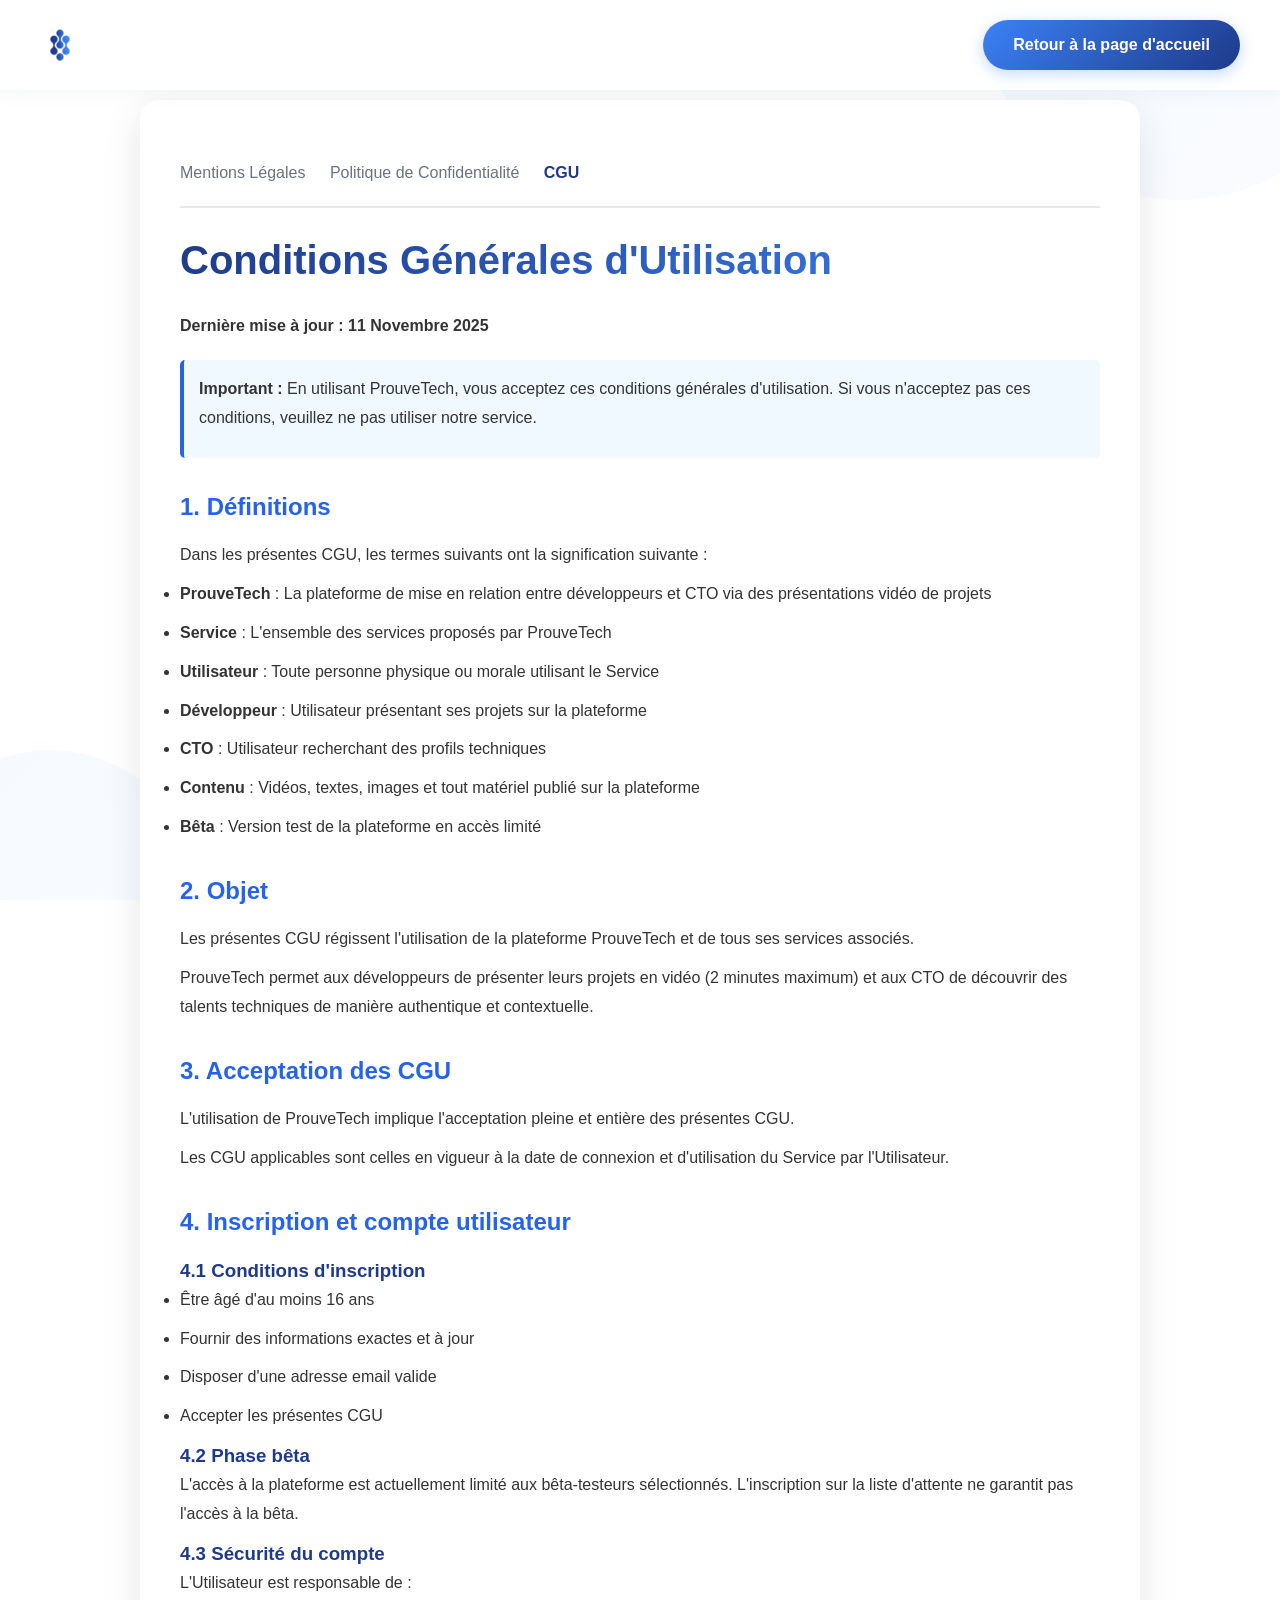
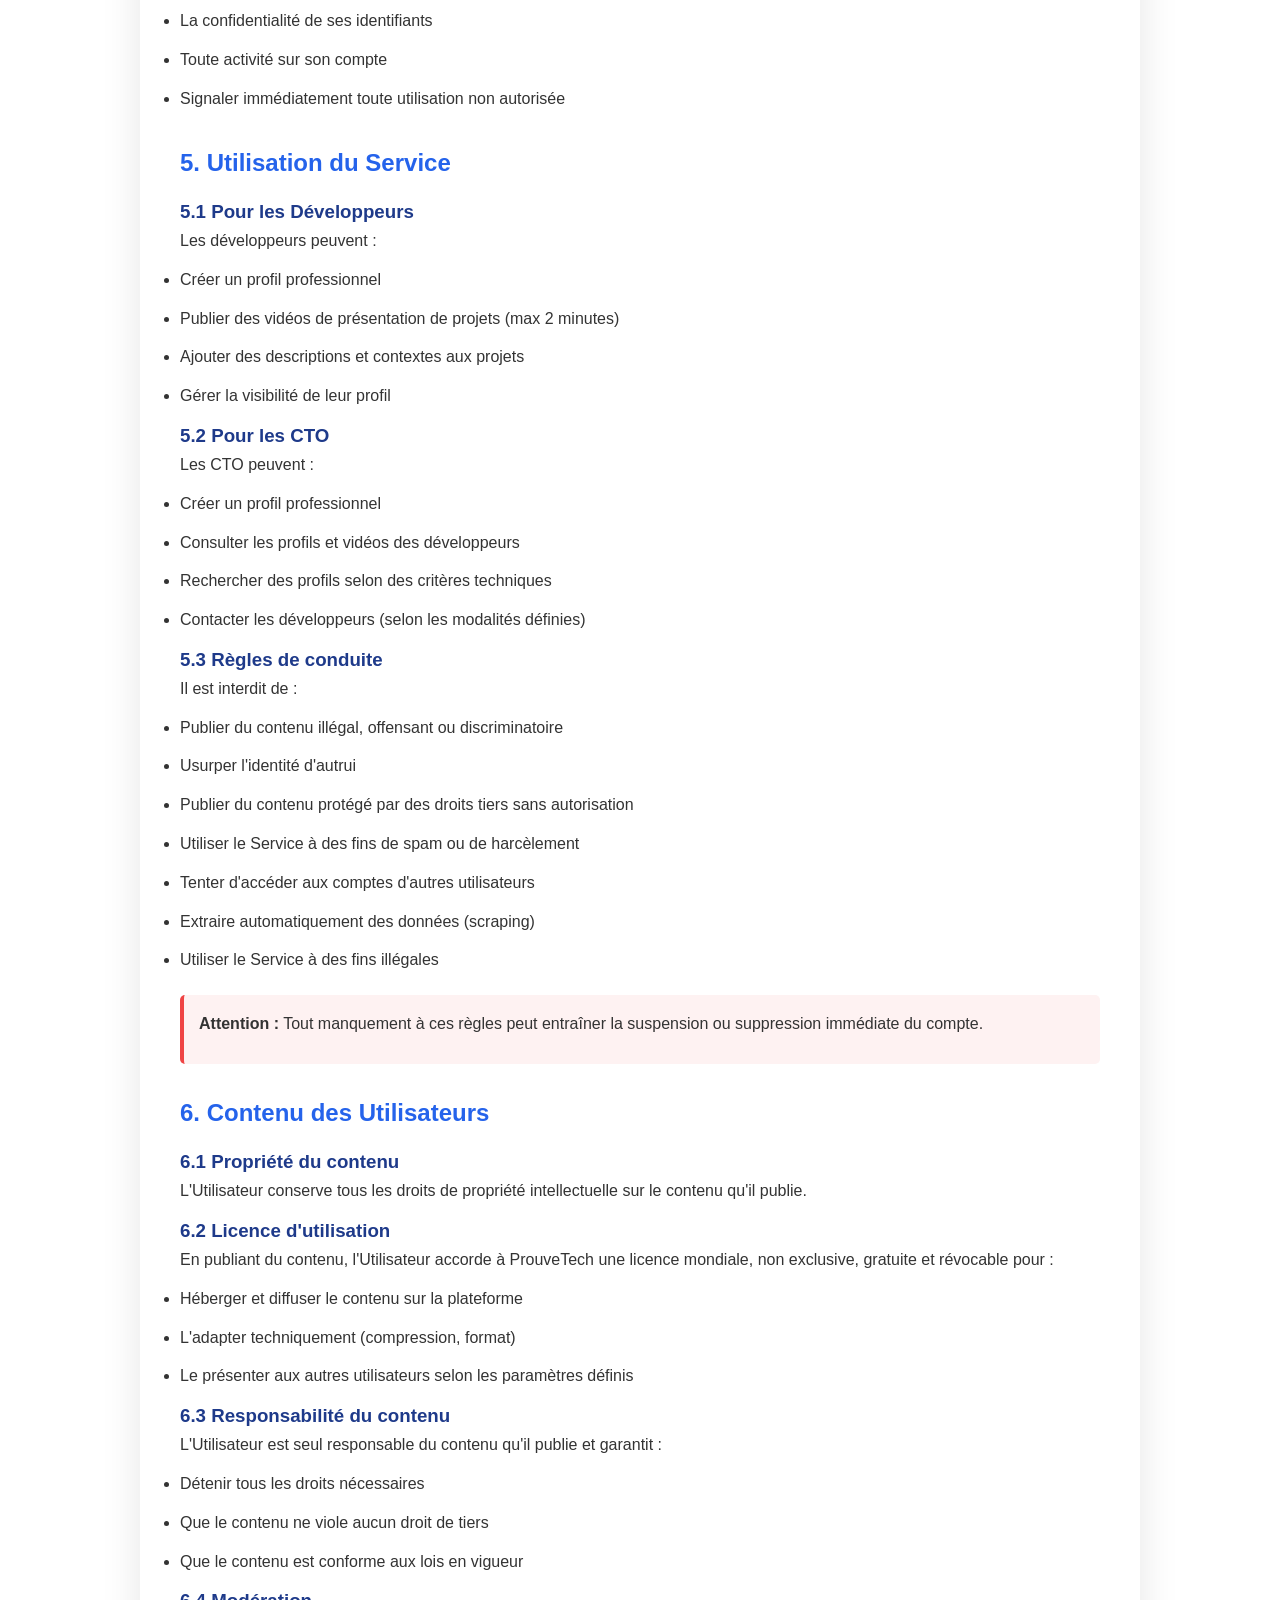
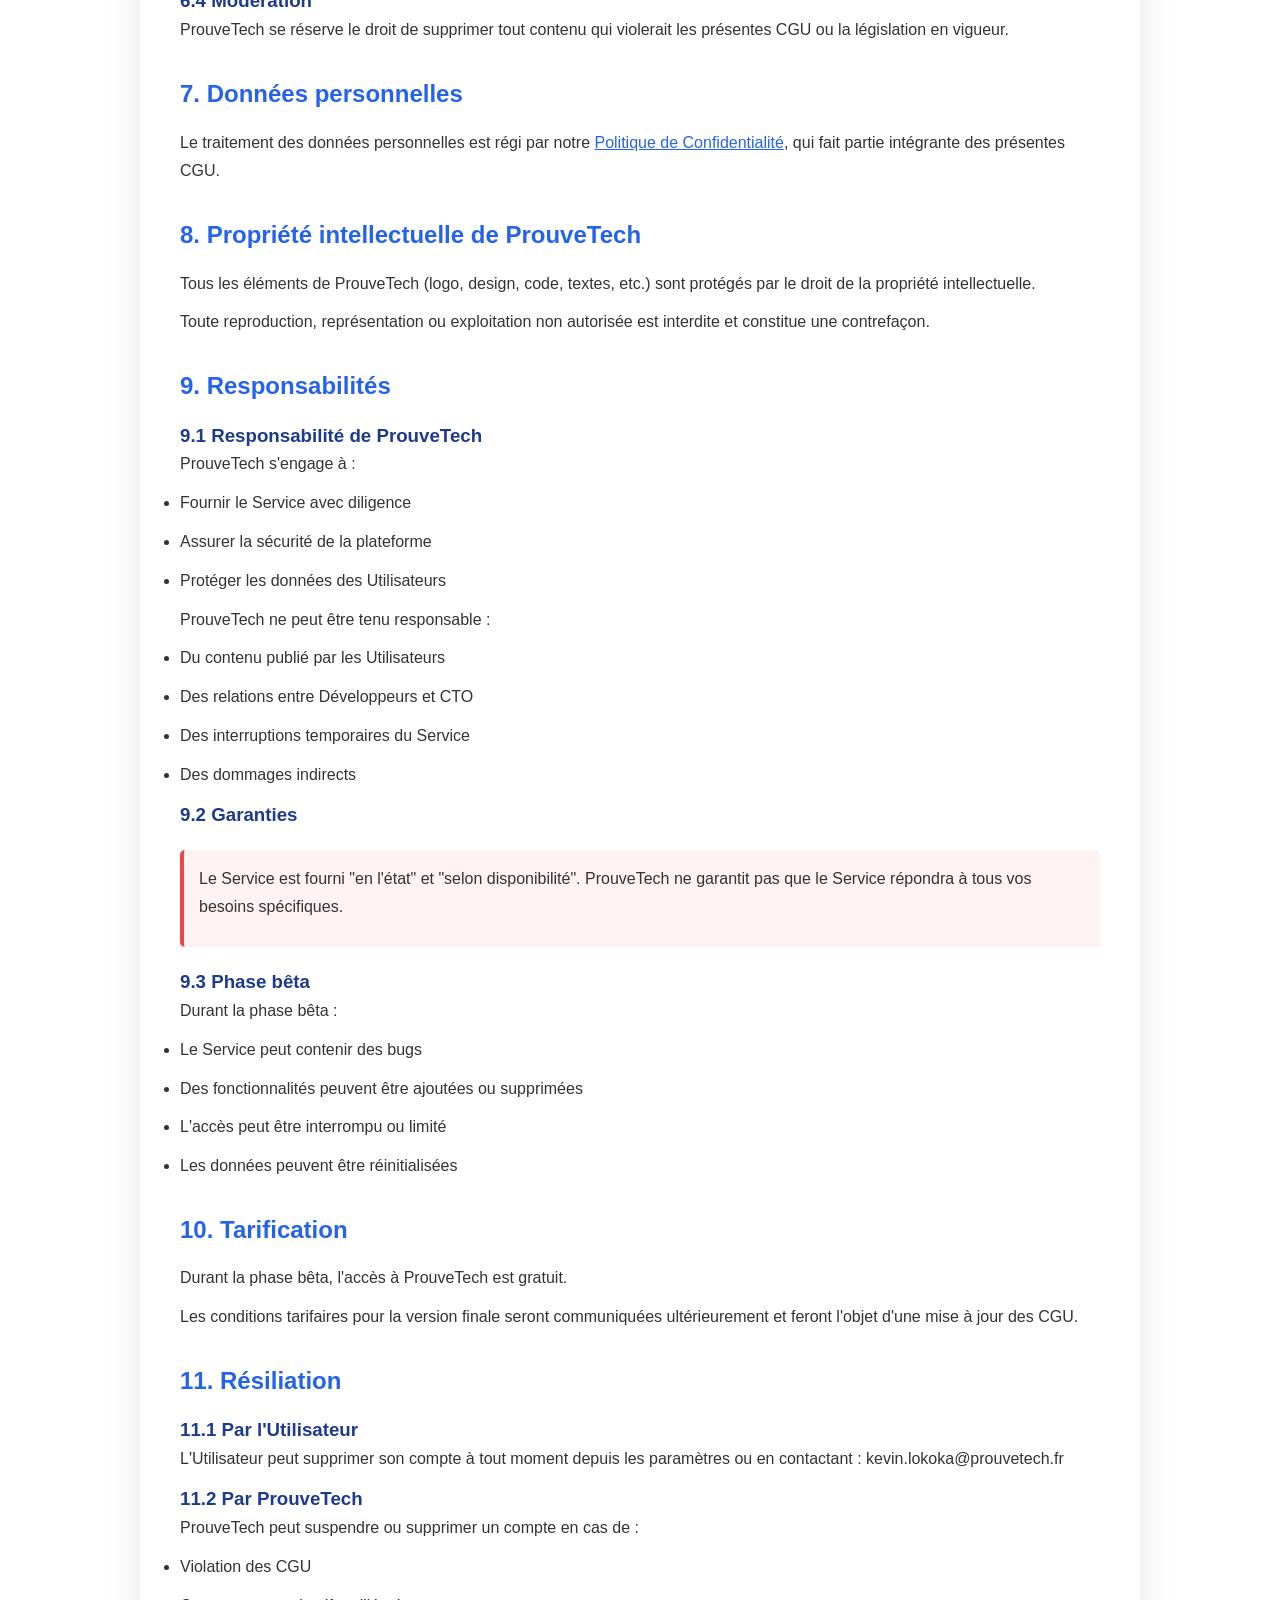
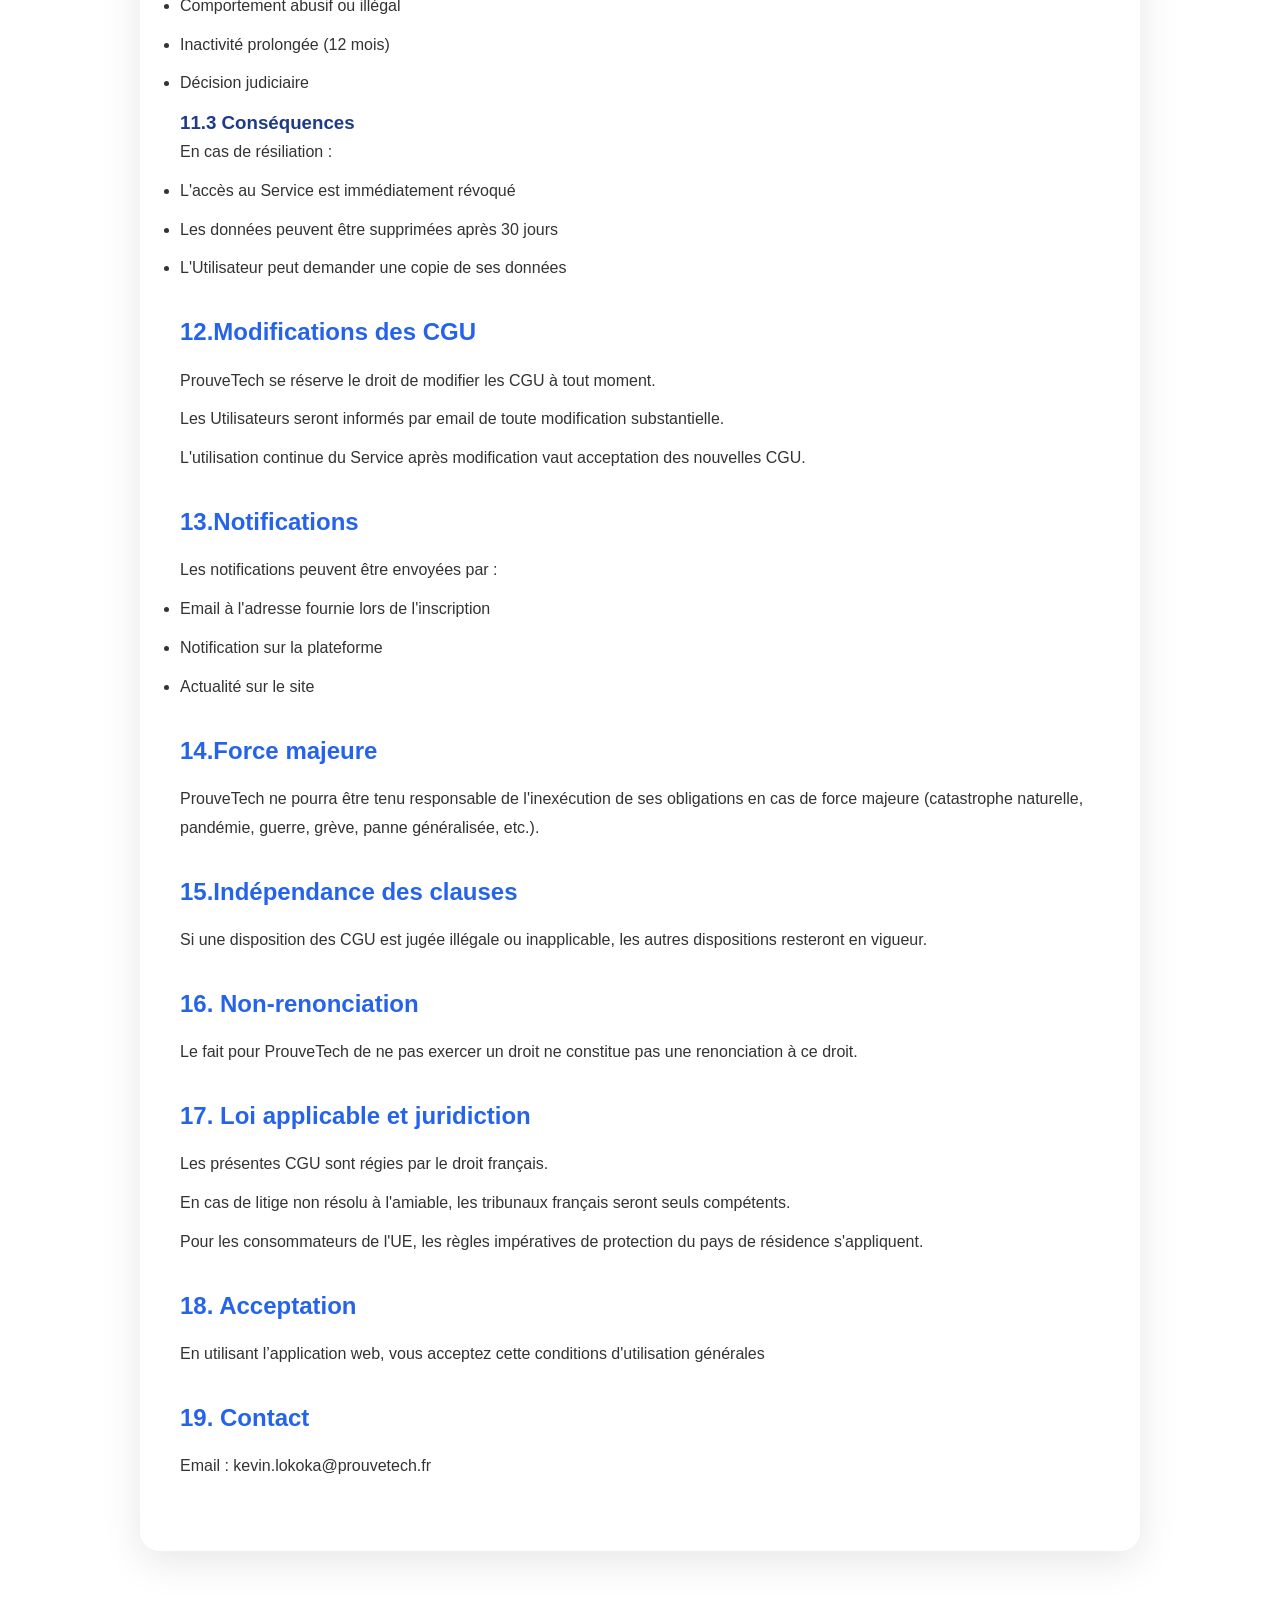
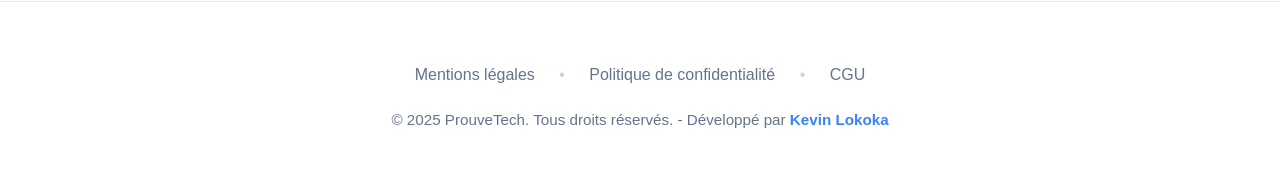
==== commit 2bd4457a: "cto" ====
--- a/legal/cgu.html
+++ b/legal/cgu.html
@@ -3,99 +3,34 @@
 <head>
     <meta charset="UTF-8">
     <meta name="viewport" content="width=device-width, initial-scale=1.0">
-    <title>Conditions Générales d'Utilisation - ProuveTech</title>
+    <title>Conditions Générales d'Utilisation - Prouve Tech</title>
     <meta name="description" content="Conditions générales d'utilisation de la plateforme ProuveTech">
     <link rel="icon" type="image/png" href="/images/logo.png">
     <link rel="stylesheet" href="/css/style.min.css">
-    <style>
-        .legal-container {
-            max-width: 800px;
-            margin: 100px auto 50px;
-            padding: 40px 20px;
-            background: rgba(255, 255, 255, 0.95);
-            border-radius: 20px;
-            box-shadow: 0 10px 40px rgba(0,0,0,0.1);
-        }
-        .legal-container h1 {
-            color: #1e3a8a;
-            margin-bottom: 30px;
-            font-size: 2.5rem;
-        }
-        .legal-container h2 {
-            color: #2563eb;
-            margin-top: 30px;
-            margin-bottom: 15px;
-            font-size: 1.5rem;
-            padding-top: 15px;
-            border-top: 1px solid #e5e7eb;
-        }
-        .legal-container h3 {
-            color: #4b5563;
-            margin-top: 20px;
-            margin-bottom: 10px;
-            font-size: 1.2rem;
-        }
-        .legal-container p, .legal-container li {
-            line-height: 1.8;
-            color: #333;
-            margin-bottom: 10px;
-        }
-        .legal-container a {
-            color: #2563eb;
-            text-decoration: underline;
-        }
-        .legal-nav {
-            margin-bottom: 30px;
-            padding-bottom: 20px;
-            border-bottom: 2px solid #e5e7eb;
-        }
-        .legal-nav a {
-            margin-right: 20px;
-            color: #6b7280;
-            text-decoration: none;
-            transition: color 0.3s;
-        }
-        .legal-nav a:hover {
-            color: #2563eb;
-        }
-        .legal-nav a.active {
-            color: #1e3a8a;
-            font-weight: bold;
-        }
-        .warning-box {
-            background: #fef2f2;
-            border-left: 4px solid #ef4444;
-            padding: 15px;
-            margin: 20px 0;
-            border-radius: 5px;
-        }
-        .info-box {
-            background: #f0f9ff;
-            border-left: 4px solid #2563eb;
-            padding: 15px;
-            margin: 20px 0;
-            border-radius: 5px;
-        }
-        .back-home {
-            display: inline-block;
-            margin-top: 30px;
-            padding: 12px 24px;
-            background: linear-gradient(135deg, #667eea 0%, #764ba2 100%);
-            color: white;
-            text-decoration: none;
-            border-radius: 10px;
-            transition: transform 0.3s;
-        }
-        .back-home:hover {
-            transform: translateY(-2px);
-        }
-        .article-number {
-            font-weight: bold;
-            color: #1e3a8a;
-        }
-    </style>
+    <link rel="stylesheet" href="/css/confidentialite.css">
+
+    <!-- Google tag (gtag.js) -->
+    <script async src="https://www.googletagmanager.com/gtag/js?id=G-LS7M8HMM13"></script>
+    <script>
+    window.dataLayer = window.dataLayer || [];
+    function gtag(){dataLayer.push(arguments);}
+    gtag('js', new Date());
+
+    gtag('config', 'G-LS7M8HMM13');
+    </script>
+
 </head>
 <body>
+    <!-- Navigation -->
+    <nav>
+        <div class="nav-container">
+            <div class="logo">
+                <img src="../images/logo.png" alt="ProuveTech" class="logo-img" width="200" height="40">
+            </div>
+            <a href="../index.html" class="cta-nav">Retour à la page d'accueil</a>
+        </div>
+    </nav>
+
     <div class="dynamic-bg">
         <div class="floating-shape shape1"></div>
         <div class="floating-shape shape2"></div>
@@ -103,41 +38,41 @@
 
     <div class="legal-container">
         <div class="legal-nav">
-            <a href="/legal/mentions-legales.html">Mentions Légales</a>
-            <a href="/legal/politique-confidentialite.html">Politique de Confidentialité</a>
-            <a href="/legal/cgu.html" class="active">CGU</a>
-        </div>
+            <a href="mentions-legales.html" >Mentions Légales</a>
+            <a href="politique-confidentialite.html">Politique de Confidentialité</a>
+            <a href="cgu.html" class="active">CGU</a>
+        </div>
+
 
         <h1>Conditions Générales d'Utilisation</h1>
         
-        <p><strong>En vigueur au 11 octobre 2025</strong></p>
-        <p><strong>Version 1.0</strong></p>
+        <p><strong>Dernière mise à jour : 11 Novembre 2025</strong></p>
 
         <div class="info-box">
             <p><strong>Important :</strong> En utilisant ProuveTech, vous acceptez ces conditions générales d'utilisation. Si vous n'acceptez pas ces conditions, veuillez ne pas utiliser notre service.</p>
         </div>
 
-        <h2>Article 1 - Définitions</h2>
+        <h2>1. Définitions</h2>
         <p>Dans les présentes CGU, les termes suivants ont la signification suivante :</p>
         <ul>
-            <li><strong>« ProuveTech »</strong> : La plateforme de mise en relation entre développeurs et recruteurs via des présentations vidéo de projets</li>
-            <li><strong>« Service »</strong> : L'ensemble des services proposés par ProuveTech</li>
-            <li><strong>« Utilisateur »</strong> : Toute personne physique ou morale utilisant le Service</li>
-            <li><strong>« Développeur »</strong> : Utilisateur présentant ses projets sur la plateforme</li>
-            <li><strong>« Recruteur »</strong> : Utilisateur recherchant des profils techniques</li>
-            <li><strong>« Contenu »</strong> : Vidéos, textes, images et tout matériel publié sur la plateforme</li>
-            <li><strong>« Bêta »</strong> : Version test de la plateforme en accès limité</li>
-        </ul>
-
-        <h2>Article 2 - Objet</h2>
+            <li><strong>ProuveTech</strong> : La plateforme de mise en relation entre développeurs et CTO via des présentations vidéo de projets</li>
+            <li><strong>Service</strong> : L'ensemble des services proposés par ProuveTech</li>
+            <li><strong>Utilisateur</strong> : Toute personne physique ou morale utilisant le Service</li>
+            <li><strong>Développeur</strong> : Utilisateur présentant ses projets sur la plateforme</li>
+            <li><strong>CTO</strong> : Utilisateur recherchant des profils techniques</li>
+            <li><strong>Contenu</strong> : Vidéos, textes, images et tout matériel publié sur la plateforme</li>
+            <li><strong>Bêta</strong> : Version test de la plateforme en accès limité</li>
+        </ul>
+
+        <h2>2. Objet</h2>
         <p>Les présentes CGU régissent l'utilisation de la plateforme ProuveTech et de tous ses services associés.</p>
-        <p>ProuveTech permet aux développeurs de présenter leurs projets en vidéo (2 minutes maximum) et aux recruteurs de découvrir des talents techniques de manière authentique et contextuelle.</p>
-
-        <h2>Article 3 - Acceptation des CGU</h2>
+        <p>ProuveTech permet aux développeurs de présenter leurs projets en vidéo (2 minutes maximum) et aux CTO de découvrir des talents techniques de manière authentique et contextuelle.</p>
+
+        <h2>3. Acceptation des CGU</h2>
         <p>L'utilisation de ProuveTech implique l'acceptation pleine et entière des présentes CGU.</p>
         <p>Les CGU applicables sont celles en vigueur à la date de connexion et d'utilisation du Service par l'Utilisateur.</p>
 
-        <h2>Article 4 - Inscription et compte utilisateur</h2>
+        <h2>4. Inscription et compte utilisateur</h2>
         
         <h3>4.1 Conditions d'inscription</h3>
         <ul>
@@ -158,7 +93,7 @@
             <li>Signaler immédiatement toute utilisation non autorisée</li>
         </ul>
 
-        <h2>Article 5 - Utilisation du Service</h2>
+        <h2>5. Utilisation du Service</h2>
 
         <h3>5.1 Pour les Développeurs</h3>
         <p>Les développeurs peuvent :</p>
@@ -169,13 +104,13 @@
             <li>Gérer la visibilité de leur profil</li>
         </ul>
 
-        <h3>5.2 Pour les Recruteurs</h3>
-        <p>Les recruteurs peuvent :</p>
-        <ul>
+        <h3>5.2 Pour les CTO</h3>
+        <p>Les CTO peuvent :</p>
+        <ul>
+            <li>Créer un profil professionnel</li>
             <li>Consulter les profils et vidéos des développeurs</li>
             <li>Rechercher des profils selon des critères techniques</li>
             <li>Contacter les développeurs (selon les modalités définies)</li>
-            <li>Sauvegarder des profils favoris</li>
         </ul>
 
         <h3>5.3 Règles de conduite</h3>
@@ -194,7 +129,7 @@
             <p><strong>Attention :</strong> Tout manquement à ces règles peut entraîner la suspension ou suppression immédiate du compte.</p>
         </div>
 
-        <h2>Article 6 - Contenu des Utilisateurs</h2>
+        <h2>6. Contenu des Utilisateurs</h2>
 
         <h3>6.1 Propriété du contenu</h3>
         <p>L'Utilisateur conserve tous les droits de propriété intellectuelle sur le contenu qu'il publie.</p>
@@ -218,14 +153,14 @@
         <h3>6.4 Modération</h3>
         <p>ProuveTech se réserve le droit de supprimer tout contenu qui violerait les présentes CGU ou la législation en vigueur.</p>
 
-        <h2>Article 7 - Données personnelles</h2>
-        <p>Le traitement des données personnelles est régi par notre <a href="/legal/politique-confidentialite.html">Politique de Confidentialité</a>, qui fait partie intégrante des présentes CGU.</p>
-
-        <h2>Article 8 - Propriété intellectuelle de ProuveTech</h2>
+        <h2>7. Données personnelles</h2>
+        <p>Le traitement des données personnelles est régi par notre <a href="politique-confidentialite.html">Politique de Confidentialité</a>, qui fait partie intégrante des présentes CGU.</p>
+
+        <h2>8. Propriété intellectuelle de ProuveTech</h2>
         <p>Tous les éléments de ProuveTech (logo, design, code, textes, etc.) sont protégés par le droit de la propriété intellectuelle.</p>
         <p>Toute reproduction, représentation ou exploitation non autorisée est interdite et constitue une contrefaçon.</p>
 
-        <h2>Article 9 - Responsabilités</h2>
+        <h2>9. Responsabilités</h2>
 
         <h3>9.1 Responsabilité de ProuveTech</h3>
         <p>ProuveTech s'engage à :</p>
@@ -238,7 +173,7 @@
         <p>ProuveTech ne peut être tenu responsable :</p>
         <ul>
             <li>Du contenu publié par les Utilisateurs</li>
-            <li>Des relations entre Développeurs et Recruteurs</li>
+            <li>Des relations entre Développeurs et CTO</li>
             <li>Des interruptions temporaires du Service</li>
             <li>Des dommages indirects</li>
         </ul>
@@ -257,14 +192,14 @@
             <li>Les données peuvent être réinitialisées</li>
         </ul>
 
-        <h2>Article 10 - Tarification</h2>
+        <h2>10. Tarification</h2>
         <p>Durant la phase bêta, l'accès à ProuveTech est gratuit.</p>
         <p>Les conditions tarifaires pour la version finale seront communiquées ultérieurement et feront l'objet d'une mise à jour des CGU.</p>
 
-        <h2>Article 11 - Résiliation</h2>
+        <h2>11. Résiliation</h2>
 
         <h3>11.1 Par l'Utilisateur</h3>
-        <p>L'Utilisateur peut supprimer son compte à tout moment depuis les paramètres ou en contactant : contact@prouvetech.fr</p>
+        <p>L'Utilisateur peut supprimer son compte à tout moment depuis les paramètres ou en contactant : kevin.lokoka@prouvetech.fr</p>
 
         <h3>11.2 Par ProuveTech</h3>
         <p>ProuveTech peut suspendre ou supprimer un compte en cas de :</p>
@@ -283,12 +218,12 @@
             <li>L'Utilisateur peut demander une copie de ses données</li>
         </ul>
 
-        <h2>Article 12 - Modifications des CGU</h2>
+        <h2>12.Modifications des CGU</h2>
         <p>ProuveTech se réserve le droit de modifier les CGU à tout moment.</p>
         <p>Les Utilisateurs seront informés par email de toute modification substantielle.</p>
         <p>L'utilisation continue du Service après modification vaut acceptation des nouvelles CGU.</p>
 
-        <h2>Article 13 - Notifications</h2>
+        <h2>13.Notifications</h2>
         <p>Les notifications peuvent être envoyées par :</p>
         <ul>
             <li>Email à l'adresse fournie lors de l'inscription</li>
@@ -296,39 +231,41 @@
             <li>Actualité sur le site</li>
         </ul>
 
-        <h2>Article 14 - Force majeure</h2>
+        <h2>14.Force majeure</h2>
         <p>ProuveTech ne pourra être tenu responsable de l'inexécution de ses obligations en cas de force majeure (catastrophe naturelle, pandémie, guerre, grève, panne généralisée, etc.).</p>
 
-        <h2>Article 15 - Indépendance des clauses</h2>
+        <h2>15.Indépendance des clauses</h2>
         <p>Si une disposition des CGU est jugée illégale ou inapplicable, les autres dispositions resteront en vigueur.</p>
 
-        <h2>Article 16 - Non-renonciation</h2>
+        <h2>16. Non-renonciation</h2>
         <p>Le fait pour ProuveTech de ne pas exercer un droit ne constitue pas une renonciation à ce droit.</p>
 
-        <h2>Article 17 - Médiation</h2>
-        <p>En cas de litige, l'Utilisateur peut recourir gratuitement à un médiateur de la consommation :</p>
-        <p>[Coordonnées du médiateur à compléter]</p>
-        <p>Plateforme européenne de règlement en ligne des litiges : <a href="https://ec.europa.eu/consumers/odr" target="_blank" rel="noopener">https://ec.europa.eu/consumers/odr</a></p>
-
-        <h2>Article 18 - Loi applicable et juridiction</h2>
+        <h2>17. Loi applicable et juridiction</h2>
         <p>Les présentes CGU sont régies par le droit français.</p>
         <p>En cas de litige non résolu à l'amiable, les tribunaux français seront seuls compétents.</p>
         <p>Pour les consommateurs de l'UE, les règles impératives de protection du pays de résidence s'appliquent.</p>
 
-        <h2>Article 19 - Contact</h2>
-        <p>Pour toute question concernant ces CGU :</p>
-        <ul>
-            <li><strong>Email :</strong> legal@prouvetech.fr</li>
-            <li><strong>Adresse :</strong> [Votre adresse postale]</li>
-        </ul>
-
-        <div class="info-box">
-            <p><strong>Dernière mise à jour :</strong> 11 octobre 2025<br>
-            <strong>Version :</strong> 1.0<br>
-            Les versions antérieures des CGU peuvent être demandées par email.</p>
-        </div>
-
-        <a href="/" class="back-home">← Retour à l'accueil</a>
+         <h2>18. Acceptation</h2>
+        <p>En utilisant l’application web, vous acceptez cette conditions d'utilisation générales</p>
+
+        <h2>19. Contact</h2>
+        <p>Email : kevin.lokoka@prouvetech.fr</p>
     </div>
+        <!-- Footer -->
+        <footer>
+        <div class="footer-content">
+            <div class="footer-links">
+                <a href="mentions-legales.html">Mentions légales</a>
+                <span class="separator">•</span>
+                <a href="politique-confidentialite.html">Politique de confidentialité</a>
+                <span class="separator">•</span>
+                <a href="cgu.html">CGU</a>
+            </div>
+            <p class="footer-copyright">
+                © 2025 ProuveTech. Tous droits réservés. - Développé par
+                <a href="https://www.linkedin.com/in/kevin-lokoka/" target="_blank" rel="noopener">Kevin Lokoka</a>
+            </p>
+        </div>
+    </footer>
 </body>
 </html>
--- a/css/confidentialite.css
+++ b/css/confidentialite.css
@@ -0,0 +1,109 @@
+.legal-container {
+            max-width: 1000px;
+            margin: 100px auto 50px;
+            padding: 60px 40px;
+            background: rgba(255, 255, 255, 0.95);
+            border-radius: 20px;
+            box-shadow: 0 10px 40px rgba(0,0,0,0.1);
+        }
+        .legal-container h1 {
+            color: #1e3a8a;
+            margin-bottom: 30px;
+            font-size: 2.5rem;
+        }
+        .legal-container h2 {
+            color: #2563eb;
+            margin-top: 30px;
+            margin-bottom: 15px;
+            font-size: 1.5rem;
+        }
+        .legal-container p, .legal-container li {
+            line-height: 1.8;
+            color: #333;
+            margin-bottom: 10px;
+        }
+        .legal-container a {
+            color: #2563eb;
+            text-decoration: underline;
+        }
+        .legal-nav {
+            margin-bottom: 30px;
+            padding-bottom: 20px;
+            border-bottom: 2px solid #e5e7eb;
+        }
+        .legal-nav a {
+            margin-right: 20px;
+            color: #6b7280;
+            text-decoration: none;
+            transition: color 0.3s;
+        }
+        .legal-nav a:hover {
+            color: #2563eb;
+        }
+        .legal-nav a.active {
+            color: #1e3a8a;
+            font-weight: bold;
+        }
+
+        .info-box {
+            background: #f0f9ff;
+            border-left: 4px solid #2563eb;
+            padding: 15px;
+            margin: 20px 0;
+            border-radius: 5px;
+        }
+
+                .back-home:hover {
+            transform: translateY(-2px);
+        }
+        table {
+            width: 100%;
+            margin: 20px 0;
+            border-collapse: collapse;
+        }
+        th, td {
+            padding: 12px;
+            text-align: left;
+            border-bottom: 1px solid #e5e7eb;
+        }
+        th {
+            background: #f9fafb;
+            font-weight: bold;
+        }
+
+                .warning-box {
+            background: #fef2f2;
+            border-left: 4px solid #ef4444;
+            padding: 15px;
+            margin: 20px 0;
+            border-radius: 5px;
+        }
+        .article-number {
+            font-weight: bold;
+            color: #1e3a8a;
+        }
+
+        .back-home {
+            display: inline-block;
+            margin-top: 30px;
+            padding: 12px 24px;
+            background: linear-gradient(135deg, #667eea 0%, #764ba2 100%);
+            color: white;
+            text-decoration: none;
+            border-radius: 10px;
+            transition: transform 0.3s;
+        }
+
+        .back-home {
+            display: inline-block;
+            margin-top: 30px;
+            padding: 12px 24px;
+            background: linear-gradient(135deg, #667eea 0%, #764ba2 100%);
+            color: white;
+            text-decoration: none;
+            border-radius: 10px;
+            transition: transform 0.3s;
+        }
+        .back-home:hover {
+            transform: translateY(-2px);
+        }
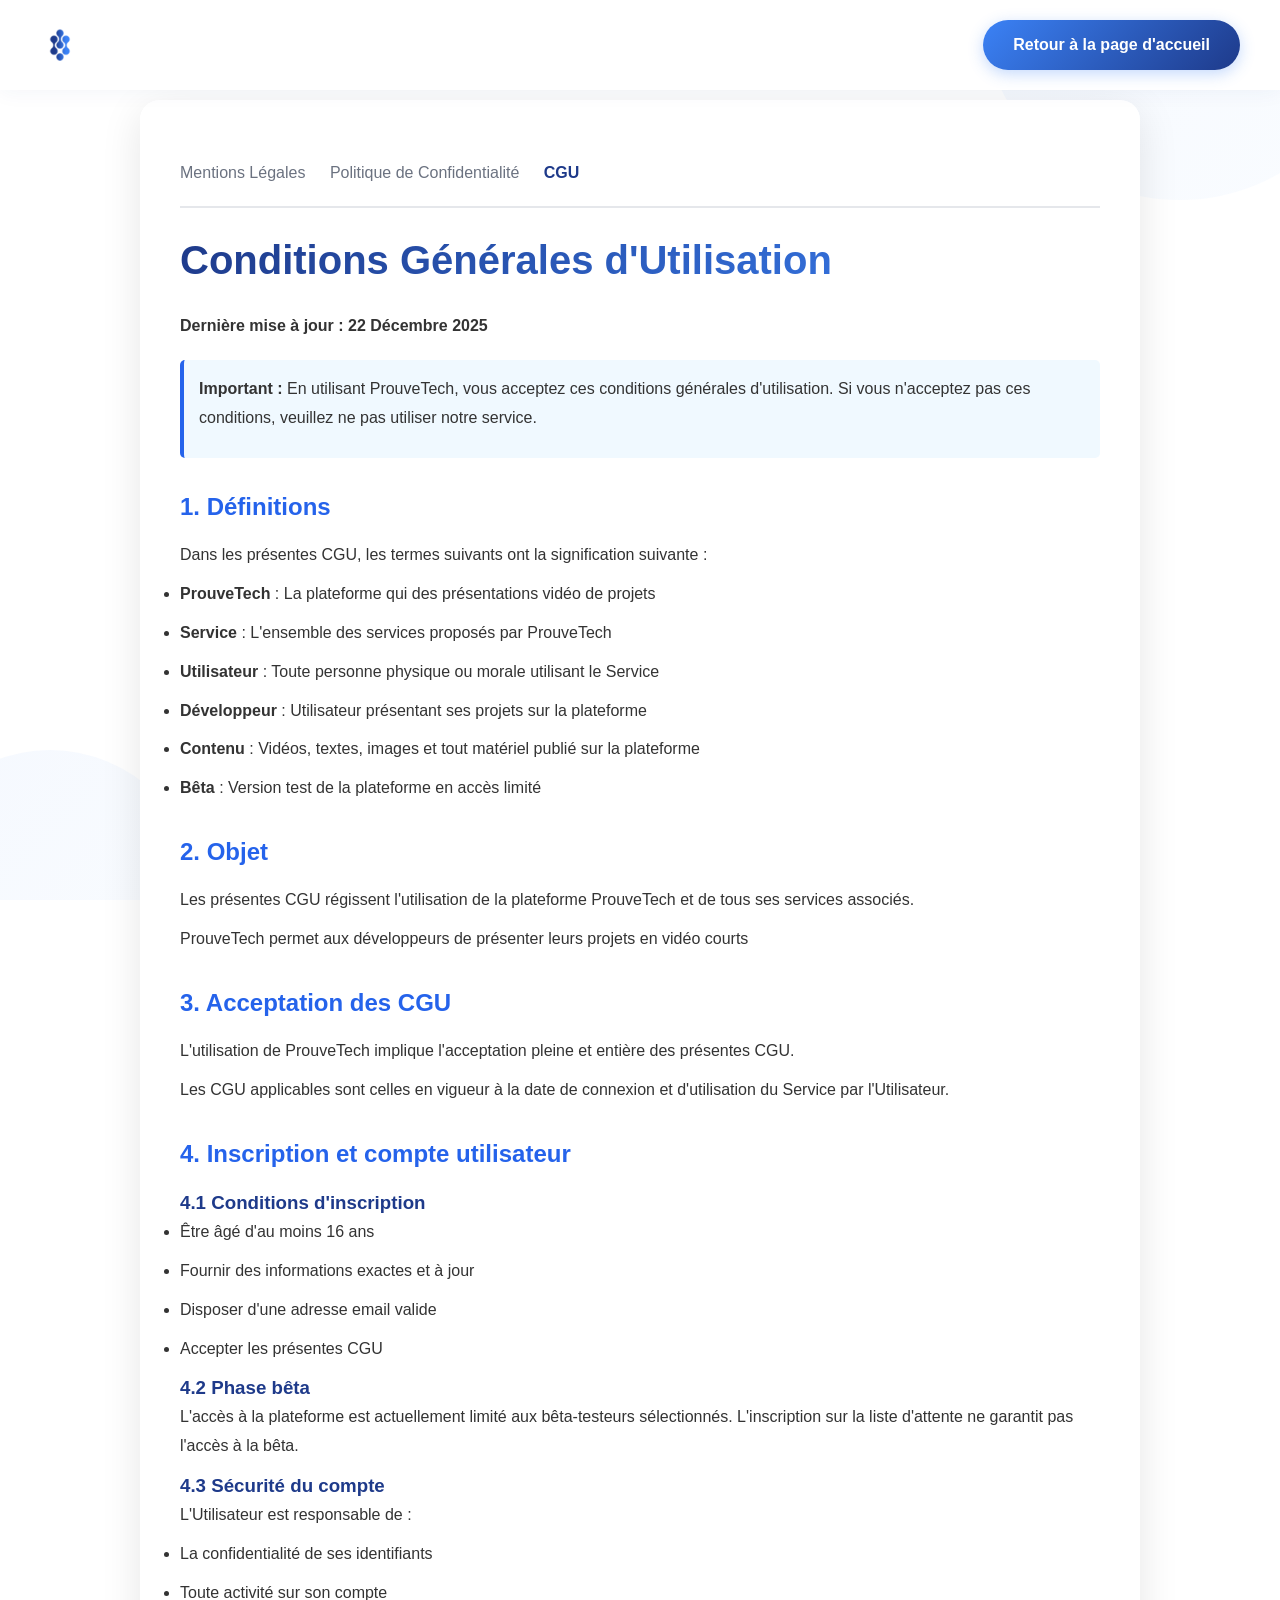
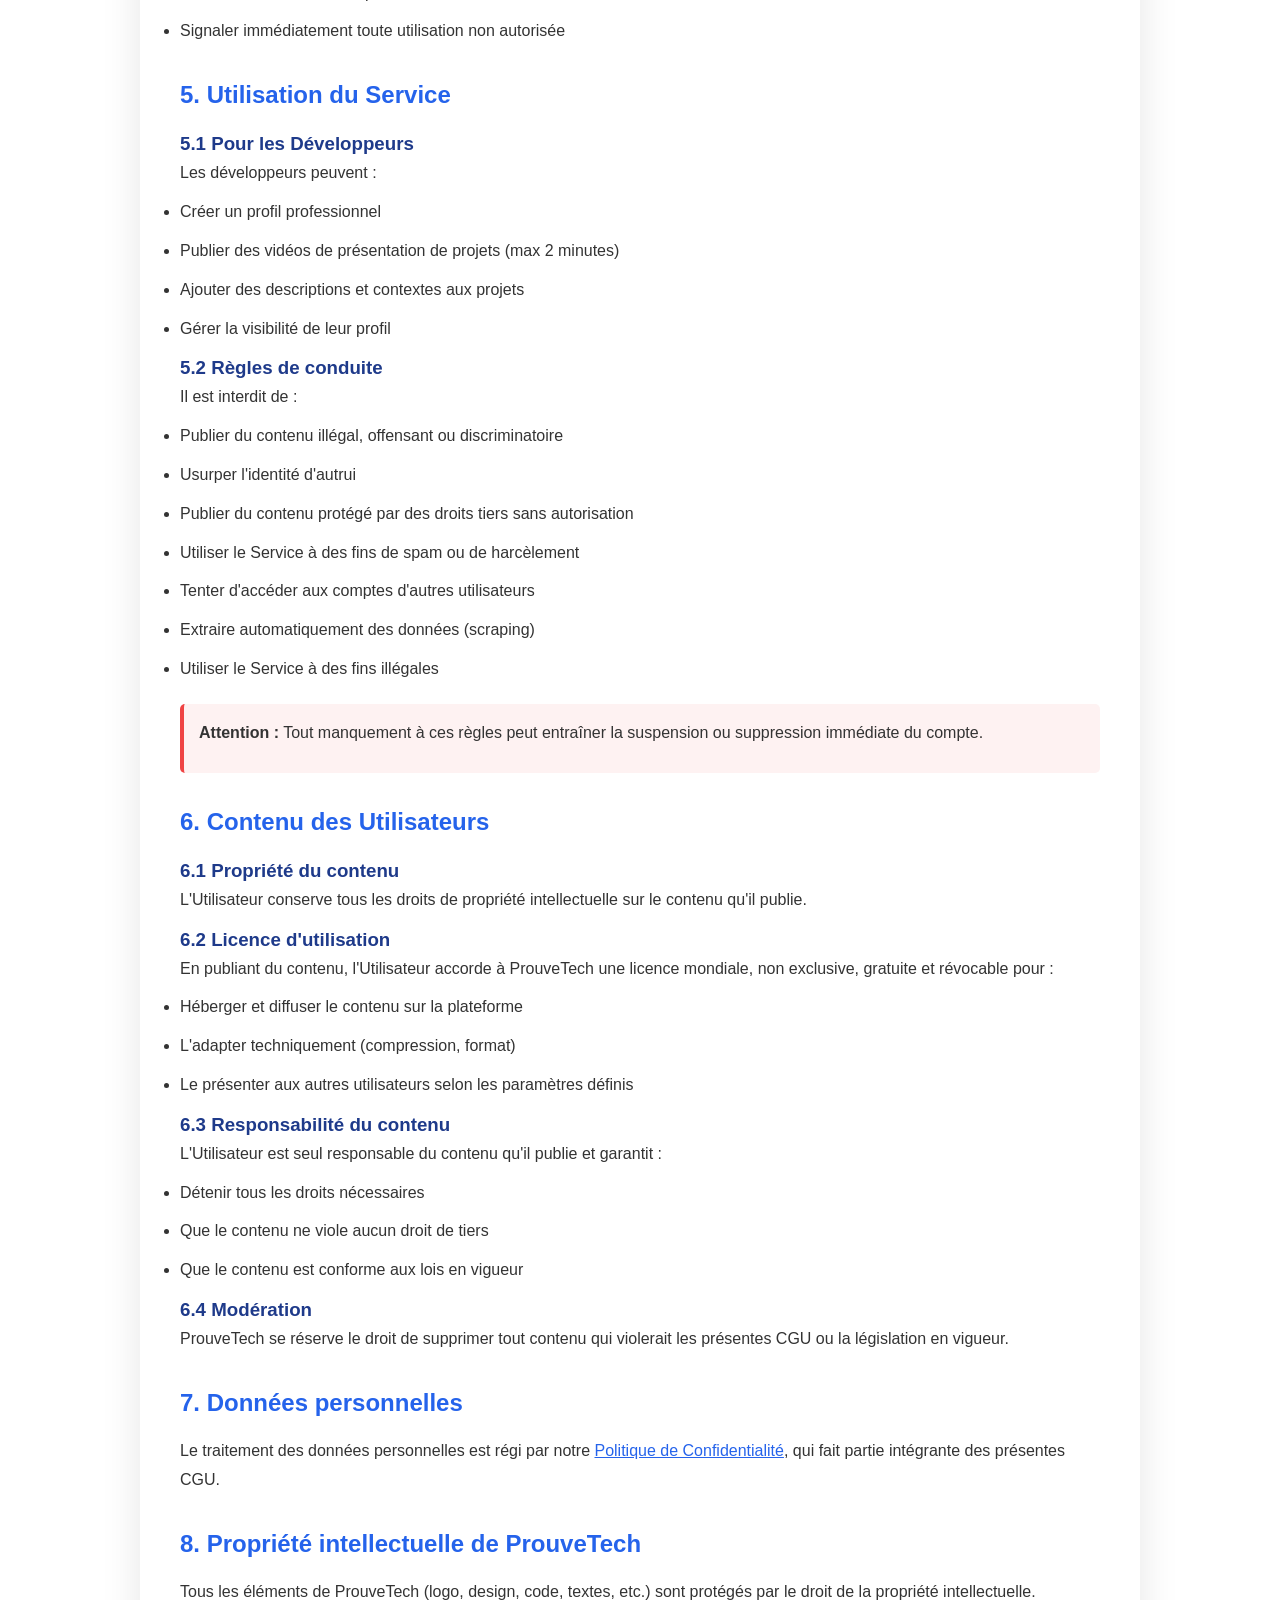
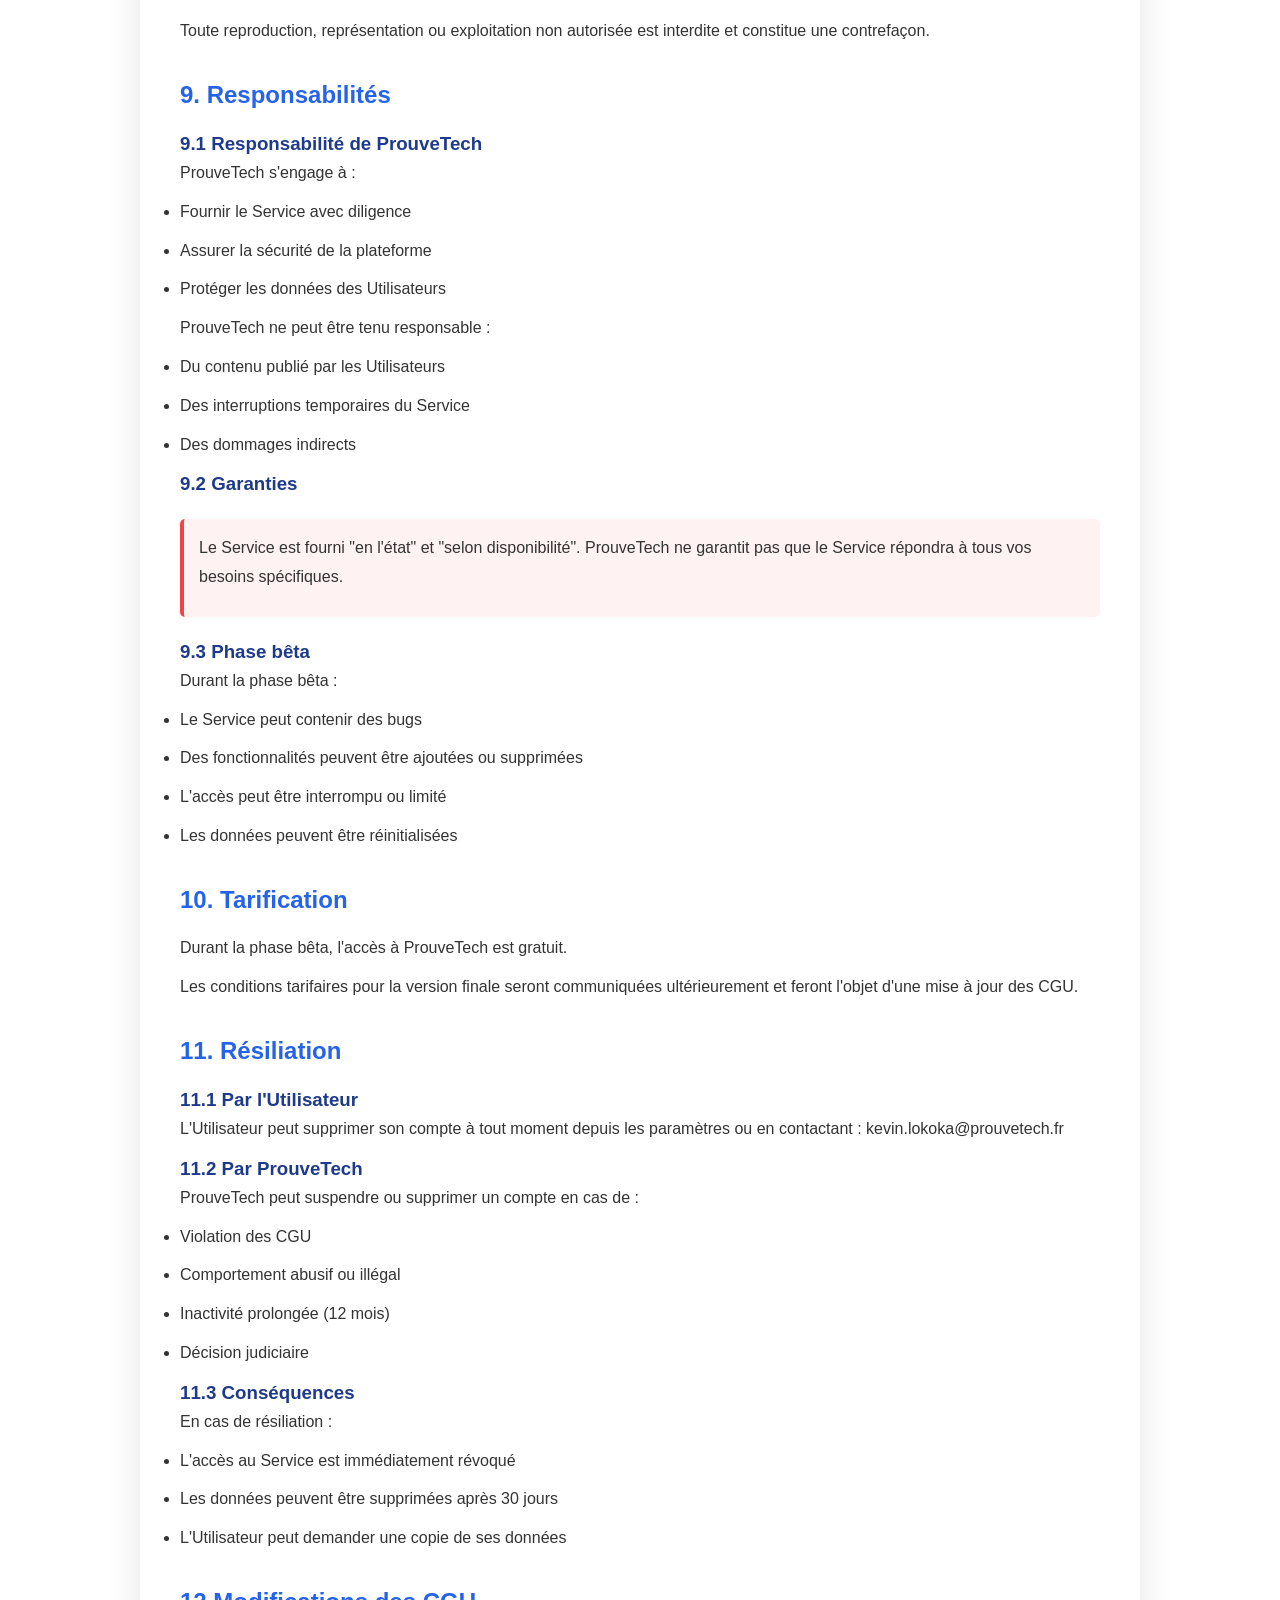
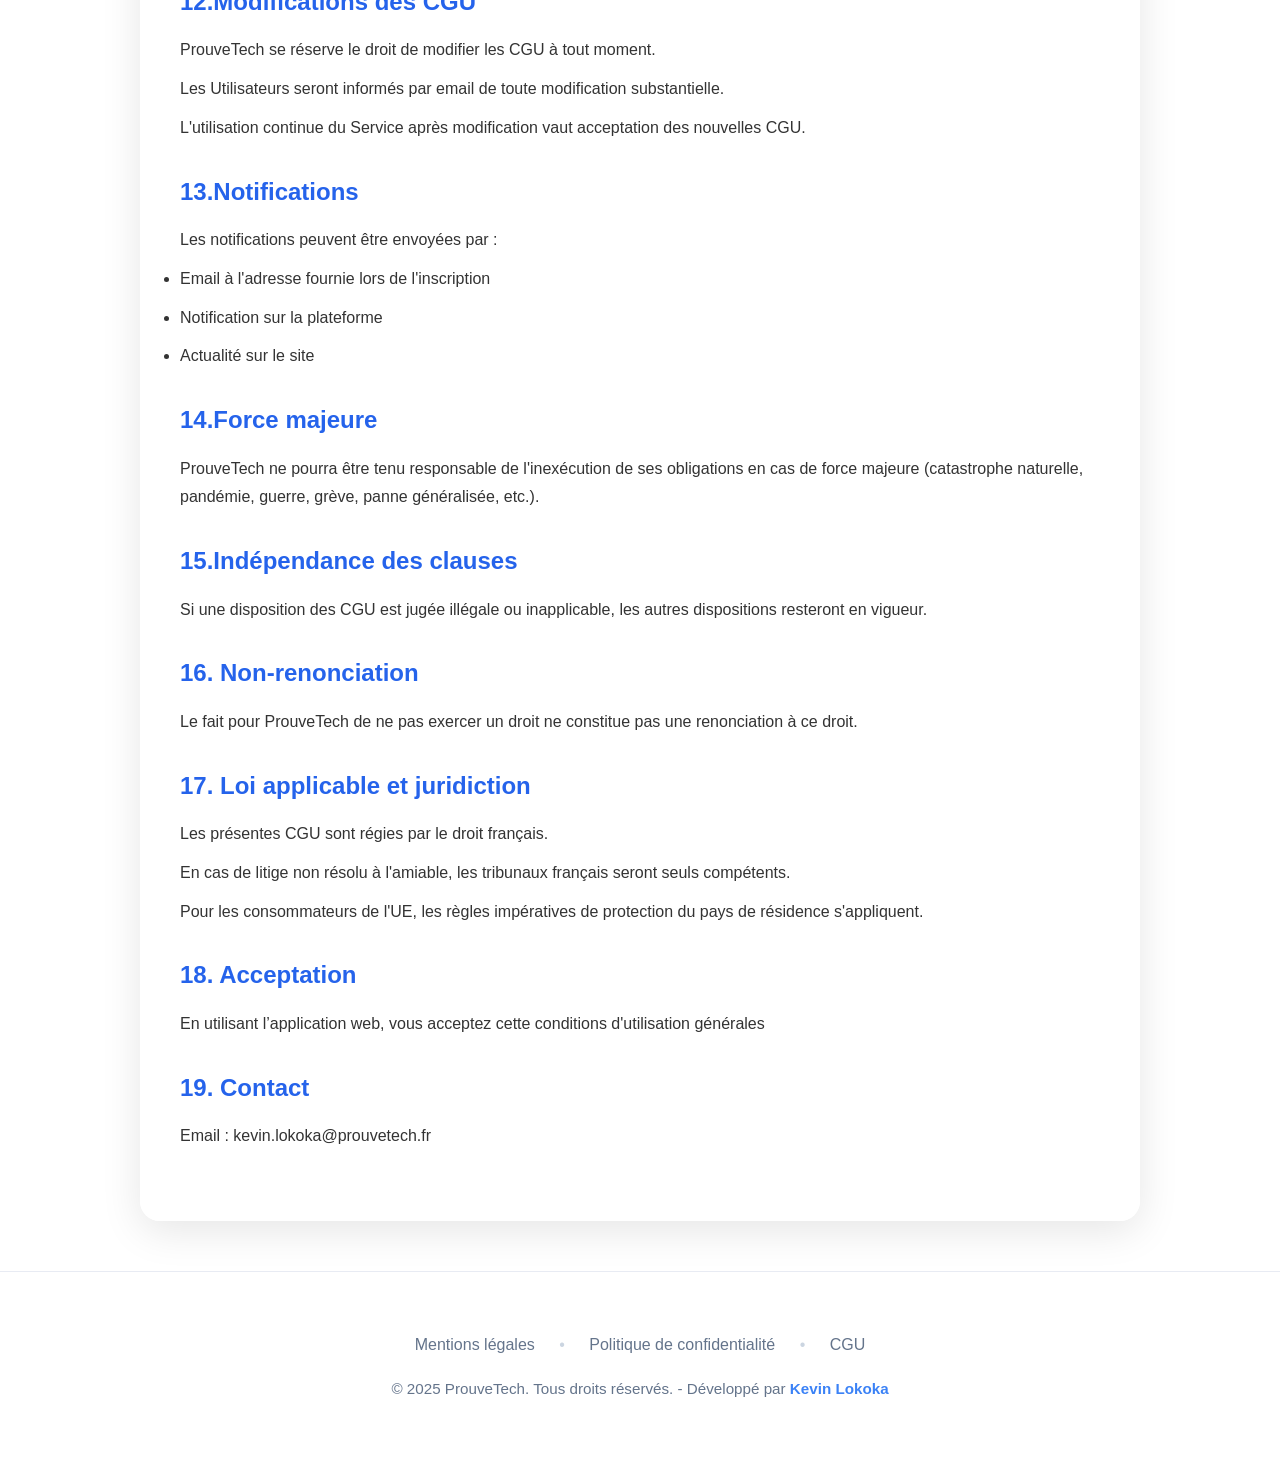
==== commit cf03afd3: "update api" ====
--- a/legal/cgu.html
+++ b/legal/cgu.html
@@ -4,7 +4,23 @@
     <meta charset="UTF-8">
     <meta name="viewport" content="width=device-width, initial-scale=1.0">
     <title>Conditions Générales d'Utilisation - Prouve Tech</title>
-    <meta name="description" content="Conditions générales d'utilisation de la plateforme ProuveTech">
+    <meta name="description" content="Conditions générales d'utilisation de la plateforme Prouve Tech. Retrouvez tous les termes et conditions d'accès au service.">
+    <meta name="robots" content="index, follow">
+    
+    <!-- Open Graph -->
+    <meta property="og:type" content="website">
+    <meta property="og:url" content="https://prouvetech.fr/legal/cgu.html">
+    <meta property="og:title" content="Conditions Générales d'Utilisation - Prouve Tech">
+    <meta property="og:description" content="Conditions générales d'utilisation de la plateforme Prouve Tech.">
+    <meta property="og:image" content="https://prouvetech.fr/images/miniature_prouve_tech.png">
+    <meta property="og:locale" content="fr_FR">
+    
+    <!-- Twitter -->
+    <meta property="twitter:card" content="summary_large_image">
+    <meta property="twitter:url" content="https://prouvetech.fr/legal/cgu.html">
+    <meta property="twitter:title" content="Conditions Générales d'Utilisation - Prouve Tech">
+    <meta property="twitter:description" content="Conditions générales d'utilisation de la plateforme Prouve Tech.">
+    
     <link rel="icon" type="image/png" href="/images/logo.png">
     <link rel="stylesheet" href="/css/style.min.css">
     <link rel="stylesheet" href="/css/confidentialite.css">
@@ -46,7 +62,7 @@
 
         <h1>Conditions Générales d'Utilisation</h1>
         
-        <p><strong>Dernière mise à jour : 11 Novembre 2025</strong></p>
+        <p><strong>Dernière mise à jour : 22 Décembre 2025</strong></p>
 
         <div class="info-box">
             <p><strong>Important :</strong> En utilisant ProuveTech, vous acceptez ces conditions générales d'utilisation. Si vous n'acceptez pas ces conditions, veuillez ne pas utiliser notre service.</p>
@@ -55,18 +71,17 @@
         <h2>1. Définitions</h2>
         <p>Dans les présentes CGU, les termes suivants ont la signification suivante :</p>
         <ul>
-            <li><strong>ProuveTech</strong> : La plateforme de mise en relation entre développeurs et CTO via des présentations vidéo de projets</li>
+            <li><strong>ProuveTech</strong> : La plateforme qui des présentations vidéo de projets</li>
             <li><strong>Service</strong> : L'ensemble des services proposés par ProuveTech</li>
             <li><strong>Utilisateur</strong> : Toute personne physique ou morale utilisant le Service</li>
             <li><strong>Développeur</strong> : Utilisateur présentant ses projets sur la plateforme</li>
-            <li><strong>CTO</strong> : Utilisateur recherchant des profils techniques</li>
             <li><strong>Contenu</strong> : Vidéos, textes, images et tout matériel publié sur la plateforme</li>
             <li><strong>Bêta</strong> : Version test de la plateforme en accès limité</li>
         </ul>
 
         <h2>2. Objet</h2>
         <p>Les présentes CGU régissent l'utilisation de la plateforme ProuveTech et de tous ses services associés.</p>
-        <p>ProuveTech permet aux développeurs de présenter leurs projets en vidéo (2 minutes maximum) et aux CTO de découvrir des talents techniques de manière authentique et contextuelle.</p>
+        <p>ProuveTech permet aux développeurs de présenter leurs projets en vidéo courts</p>
 
         <h2>3. Acceptation des CGU</h2>
         <p>L'utilisation de ProuveTech implique l'acceptation pleine et entière des présentes CGU.</p>
@@ -104,16 +119,7 @@
             <li>Gérer la visibilité de leur profil</li>
         </ul>
 
-        <h3>5.2 Pour les CTO</h3>
-        <p>Les CTO peuvent :</p>
-        <ul>
-            <li>Créer un profil professionnel</li>
-            <li>Consulter les profils et vidéos des développeurs</li>
-            <li>Rechercher des profils selon des critères techniques</li>
-            <li>Contacter les développeurs (selon les modalités définies)</li>
-        </ul>
-
-        <h3>5.3 Règles de conduite</h3>
+        <h3>5.2 Règles de conduite</h3>
         <p>Il est interdit de :</p>
         <ul>
             <li>Publier du contenu illégal, offensant ou discriminatoire</li>
@@ -173,7 +179,6 @@
         <p>ProuveTech ne peut être tenu responsable :</p>
         <ul>
             <li>Du contenu publié par les Utilisateurs</li>
-            <li>Des relations entre Développeurs et CTO</li>
             <li>Des interruptions temporaires du Service</li>
             <li>Des dommages indirects</li>
         </ul>
--- a/css/style.min.css
+++ b/css/style.min.css
@@ -23,6 +23,16 @@
     overflow-x: hidden;
     position: relative;
     line-height: 1.6;
+}
+
+/* Smooth scrolling and anchor offset so fixed nav doesn't hide targets */
+html {
+    scroll-behavior: smooth;
+}
+
+/* Ensure anchor targets are visible below the fixed nav */
+.problem-title, h2[id] {
+    scroll-margin-top: 120px; /* adjust to your nav height */
 }
 
 /* Fond animé dynamique */
@@ -231,6 +241,8 @@
     box-shadow: 0 10px 30px rgba(59, 130, 246, 0.3);
     position: relative;
     overflow: hidden;
+    border: none;
+    cursor: pointer;
 }
 
 .cta-primary::before {
@@ -251,6 +263,12 @@
 .cta-primary:hover {
     transform: translateY(-3px);
     box-shadow: 0 15px 40px rgba(59, 130, 246, 0.4);
+}
+
+.cta-primary.active {
+    background: linear-gradient(135deg, var(--primary-blue), var(--secondary-blue));
+    box-shadow: 0 15px 40px rgba(59, 130, 246, 0.5);
+    transform: scale(1.05);
 }
 
 .cta-secondary {
@@ -757,6 +775,12 @@
     75% { transform: translateX(5px); }
 }
 
+/* Filtrage par profil */
+#info-developer,
+#info-cto {
+    transition: opacity 0.3s ease;
+}
+
 /* Loading animation */
 .fade-in-section {
     opacity: 0;
@@ -909,8 +933,115 @@
 .solution-title {
     font-size: clamp(2rem, 4vw, 2.5rem);
     color: var(--primary-blue);
-    margin-bottom: 60px;
+    margin-bottom: 20px;
     font-weight: 800;
+}
+
+.solution-subtitle {
+    font-size: 1.2rem;
+    color: var(--text-gray);
+    max-width: 700px;
+    margin: 0 auto 60px;
+    line-height: 1.6;
+    font-weight: 500;
+}
+
+.solution-features {
+    display: flex;
+    justify-content: center;
+    gap: 50px;
+    max-width: 1200px;
+    margin: 0 auto 80px;
+    text-align: left;
+}
+
+.solution-feature {
+    background: white;
+    padding: 40px;
+    border-radius: 20px;
+    box-shadow: 0 10px 40px rgba(30, 58, 138, 0.08);
+    transition: all 0.3s ease;
+    position: relative;
+    overflow: hidden;
+    max-width: 700px;
+    flex-shrink: 0;
+}
+
+.solution-feature::before {
+    content: '';
+    position: absolute;
+    top: 0;
+    left: 0;
+    width: 100%;
+    height: 4px;
+    background: linear-gradient(90deg, var(--secondary-blue), var(--primary-blue));
+    transform: scaleX(0);
+    transition: transform 0.3s ease;
+    transform-origin: left;
+}
+
+.solution-feature:hover::before {
+    transform: scaleX(1);
+}
+
+.solution-feature:hover {
+    transform: translateY(-10px);
+    box-shadow: 0 20px 60px rgba(30, 58, 138, 0.15);
+}
+
+.solution-feature h3 {
+    font-size: 1.5rem;
+    color: var(--primary-blue);
+    margin-bottom: 20px;
+    font-weight: 700;
+}
+
+.solution-feature > p {
+    color: var(--text-gray);
+    font-size: 1.1rem;
+    line-height: 1.6;
+    margin-bottom: 15px;
+}
+
+.solution-benefits {
+    list-style: none;
+    padding: 0;
+}
+
+.solution-benefits li {
+    color: var(--text-gray);
+    font-size: 1rem;
+    line-height: 1.8;
+    padding-left: 30px;
+    position: relative;
+    margin-bottom: 15px;
+    transition: all 0.3s ease;
+}
+
+.solution-benefits li:hover {
+    padding-left: 35px;
+    color: var(--primary-blue);
+}
+
+.solution-benefits li::before {
+    content: '✓';
+    position: absolute;
+    left: 0;
+    color: var(--secondary-blue);
+    font-weight: 800;
+    font-size: 1.2rem;
+    animation: checkmark 0.5s ease-out;
+}
+
+@keyframes checkmark {
+    0% {
+        opacity: 0;
+        transform: scale(0) rotate(-45deg);
+    }
+    100% {
+        opacity: 1;
+        transform: scale(1) rotate(0deg);
+    }
 }
 
 .solution-slider {
@@ -922,6 +1053,26 @@
     box-shadow: 0 10px 40px rgba(30,58,138,0.1);
 }
 
+.solution-video {
+    position: relative;
+    max-width: 1000px;
+    margin: 0 auto;
+    overflow: hidden;
+    border-radius: 20px;
+    box-shadow: 0 10px 40px rgba(30,58,138,0.1);
+}
+
+.solution-video video {
+    width: 100%;
+    height: auto;
+    display: block;
+}
+
+.solution-cta {
+    text-align: center;
+    margin-top: 50px;
+}
+
 .solution-slider img {
     width: 100%;
     height: auto;
@@ -929,36 +1080,6 @@
     transition: opacity 0.8s ease;
 }
 
-.slide {
-    display: none;
-}
-
-.slide.active {
-    display: block;
-}
-
-.slider-btn {
-    position: absolute;
-    top: 50%;
-    transform: translateY(-50%);
-    background: rgba(255,255,255,0.7);
-    border: none;
-    font-size: 2rem;
-    color: var(--primary-blue);
-    cursor: pointer;
-    padding: 10px 20px;
-    border-radius: 50%;
-    transition: background 0.3s ease;
-}
-
-.slider-btn:hover {
-    background: var(--white);
-}
-
-.slider-btn.prev { left: 20px; }
-.slider-btn.next { right: 20px; }
-
-
 /* Section Fonctionnalités */
 .functionalities-section {
     padding: 100px 40px;
@@ -980,8 +1101,9 @@
 
 .functionalities-grid {
     display: grid;
-    grid-template-columns: 1fr 1fr;
-    gap: 60px;
+    grid-template-columns: repeat(auto-fit, minmax(300px, 1fr));
+    gap: 40px;
+    margin-top: 60px;
 }
 
 .functionality-block {
@@ -990,6 +1112,9 @@
     padding: 40px;
     box-shadow: 0 10px 40px rgba(30, 58, 138, 0.08);
     transition: all 0.3s ease;
+    max-width: 600px;
+    margin: 0 auto;
+    justify-self: center;
 }
 
 .functionality-block:hover {
@@ -1012,17 +1137,6 @@
     letter-spacing: 0.5px;
 }
 
-.functionality-block:first-child .functionality-badge {
-    background: linear-gradient(135deg, rgba(59, 130, 246, 0.1), rgba(147, 197, 253, 0.1));
-    color: var(--secondary-blue);
-    border: 2px solid var(--secondary-blue);
-}
-
-.functionality-block:last-child .functionality-badge {
-    background: linear-gradient(135deg, rgba(34, 197, 94, 0.1), rgba(16, 185, 129, 0.1));
-    color: #10b981;
-    border: 2px solid #10b981;
-}
 
 .functionality-item {
     display: flex;
@@ -1116,6 +1230,17 @@
         max-width: 1000px;
     }
     
+    .solution-features {
+        flex-direction: column;
+        align-items: center;
+        gap: 30px;
+    }
+    
+    .solution-feature {
+        max-width: 100%;
+        width: 100%;
+    }
+    
     .functionalities-grid {
         grid-template-columns: 1fr;
         gap: 40px;
@@ -1130,6 +1255,17 @@
     .solution-preview {
         grid-template-columns: 1fr;
         gap: 20px;
+    }
+    
+    .solution-features {
+        flex-direction: column;
+        align-items: center;
+        gap: 20px;
+    }
+    
+    .solution-feature {
+        max-width: 100%;
+        width: 100%;
     }
     
     .solution-points {
